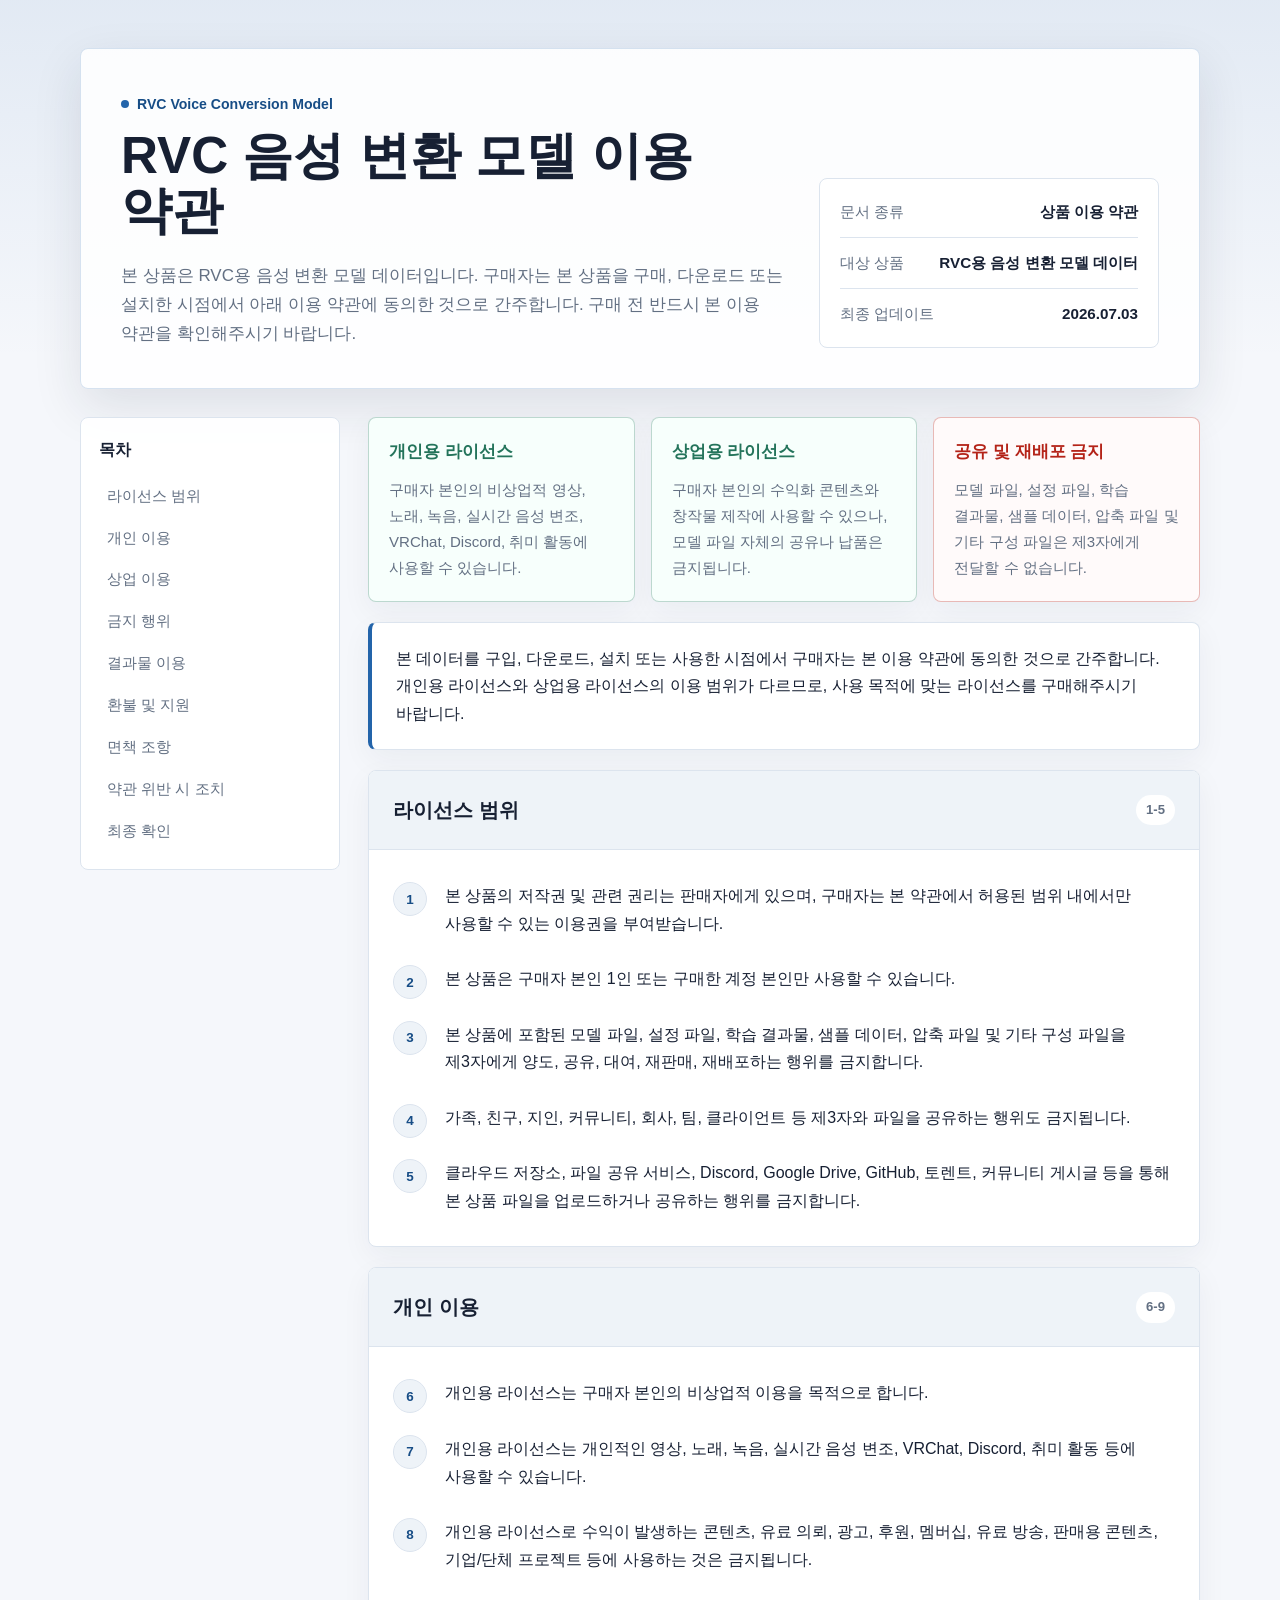
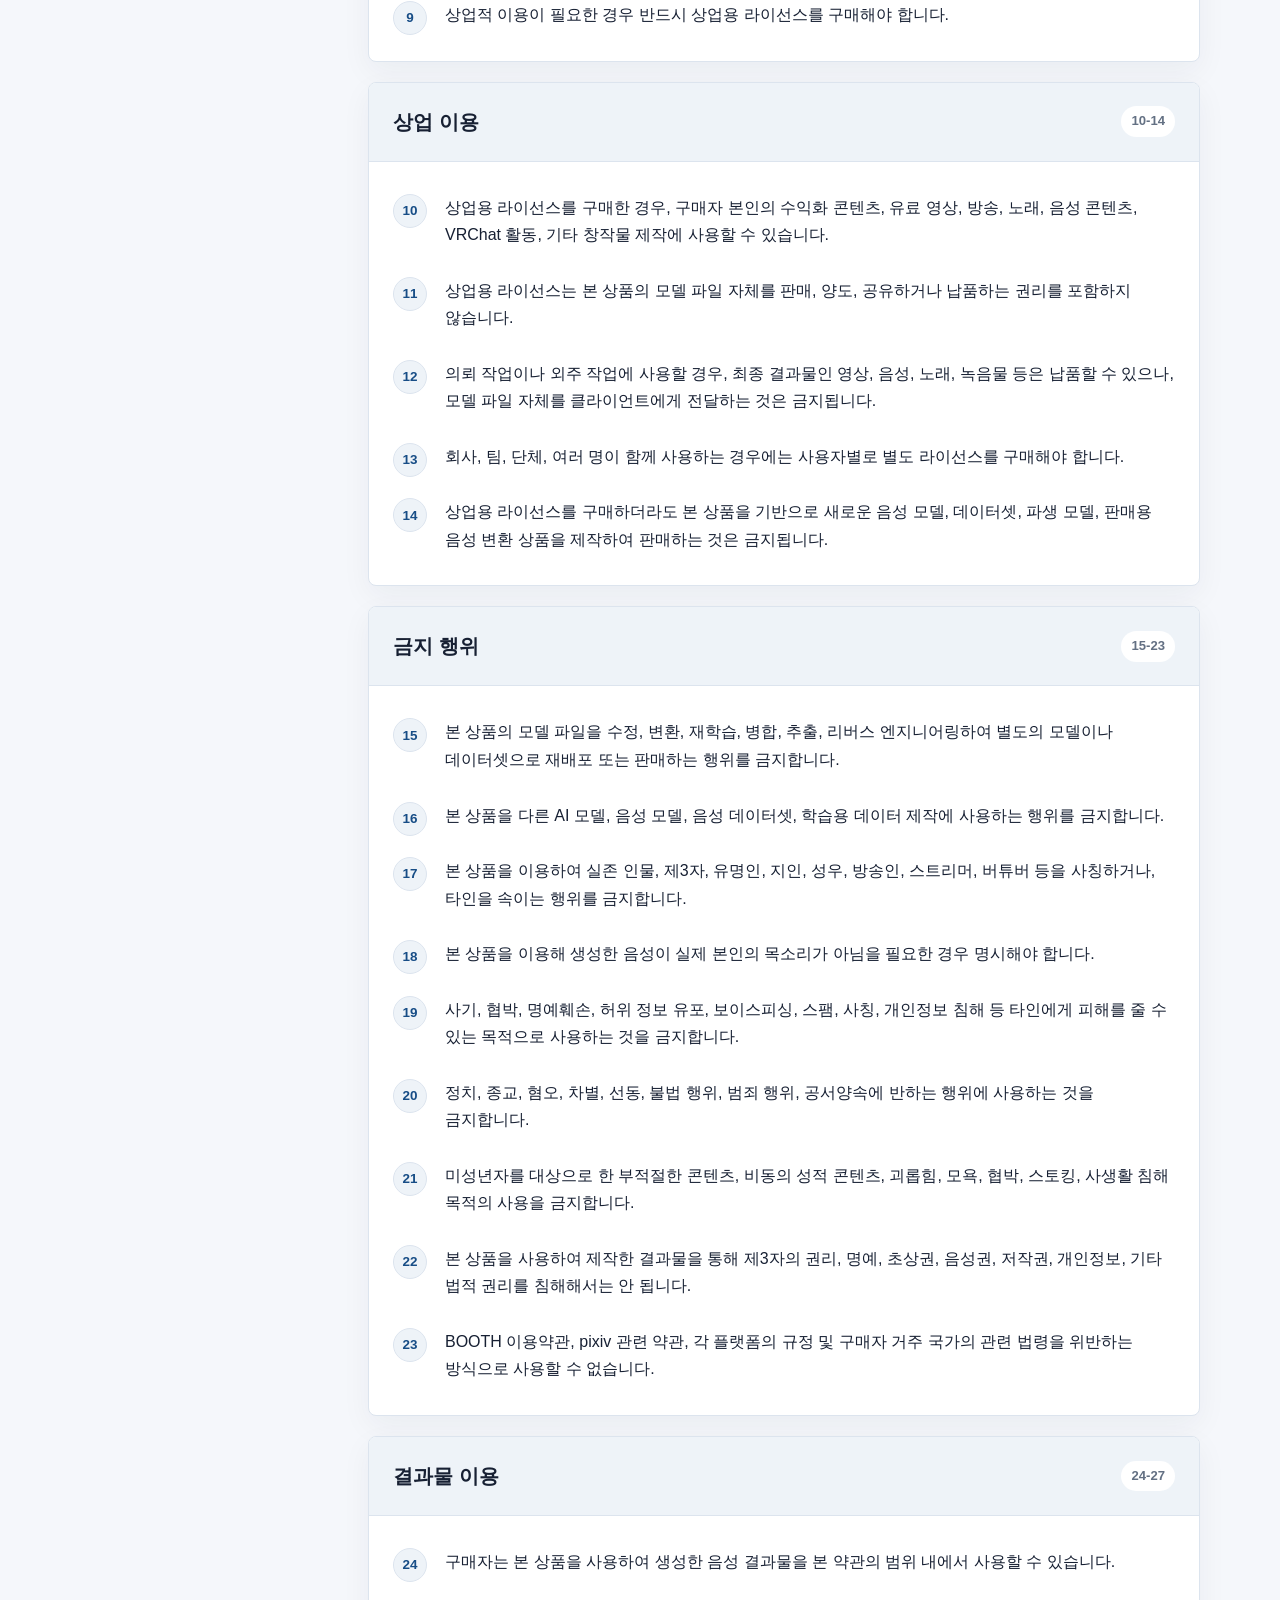
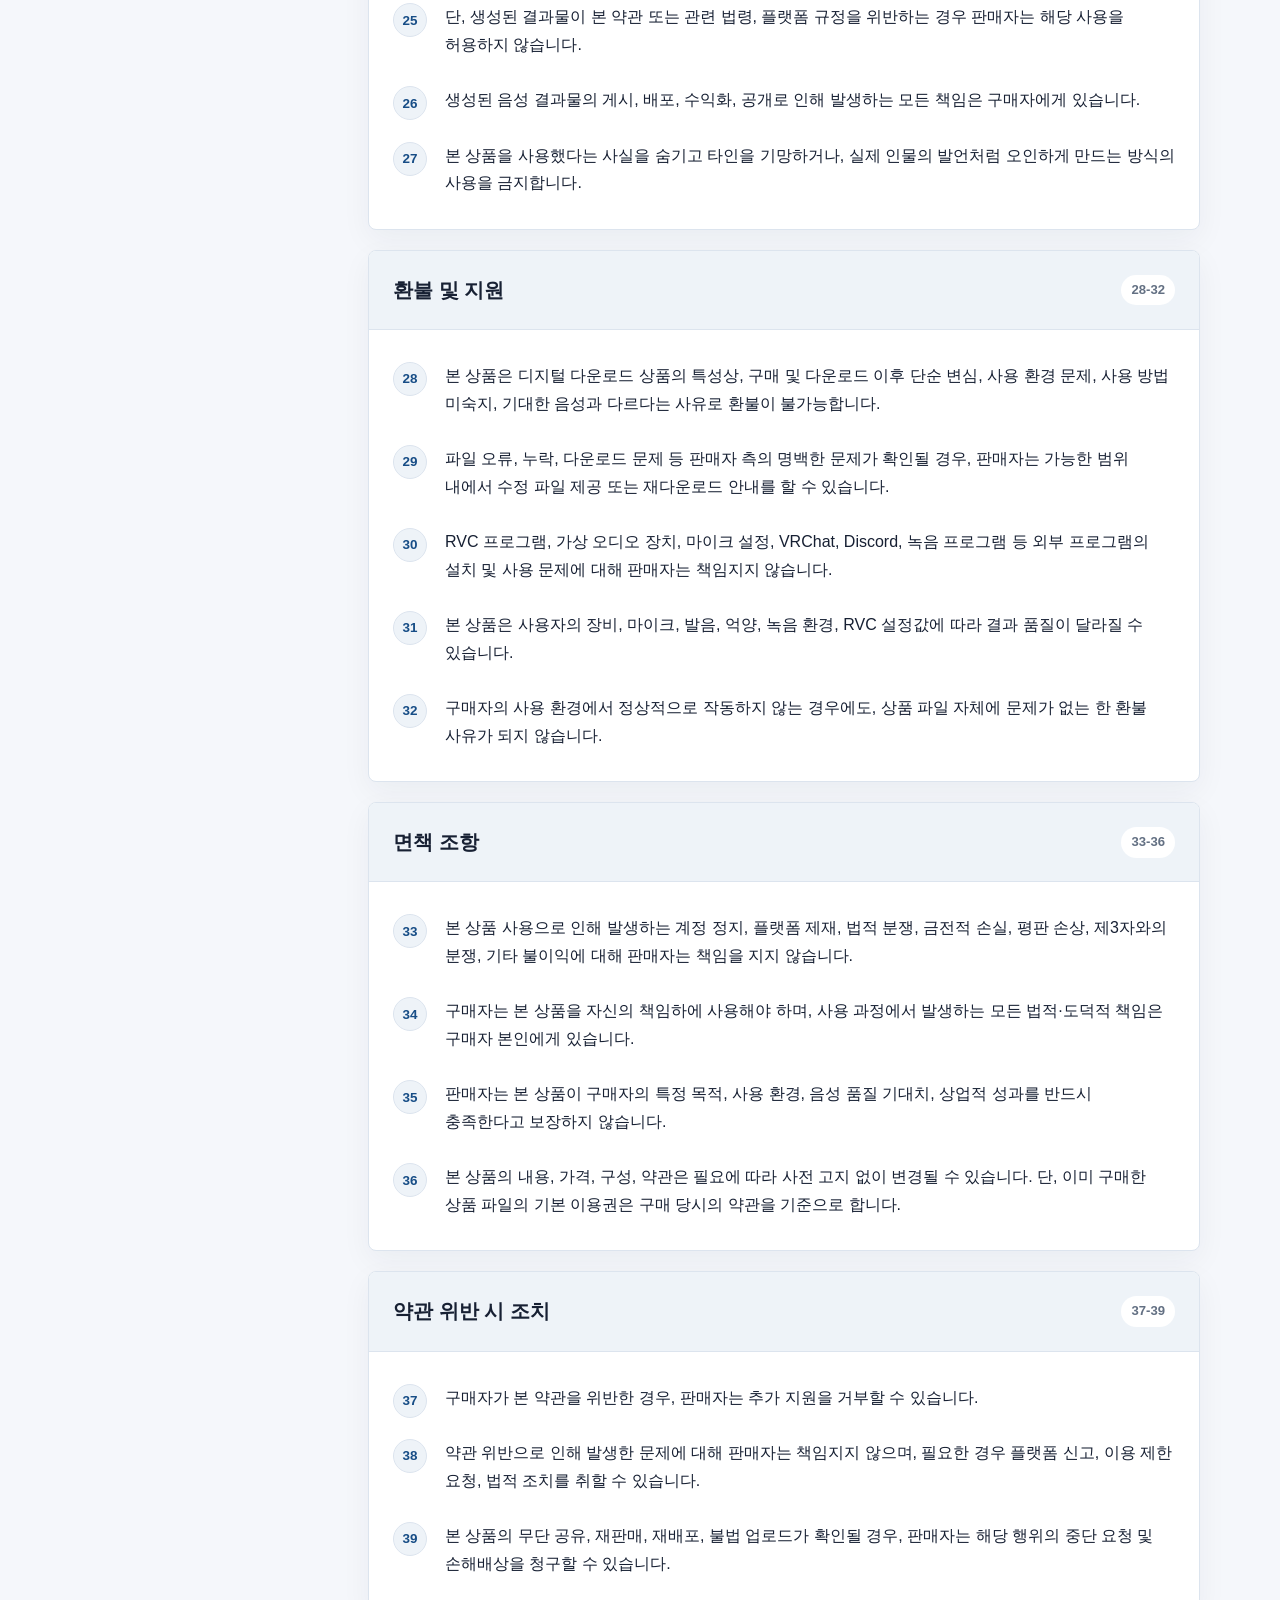
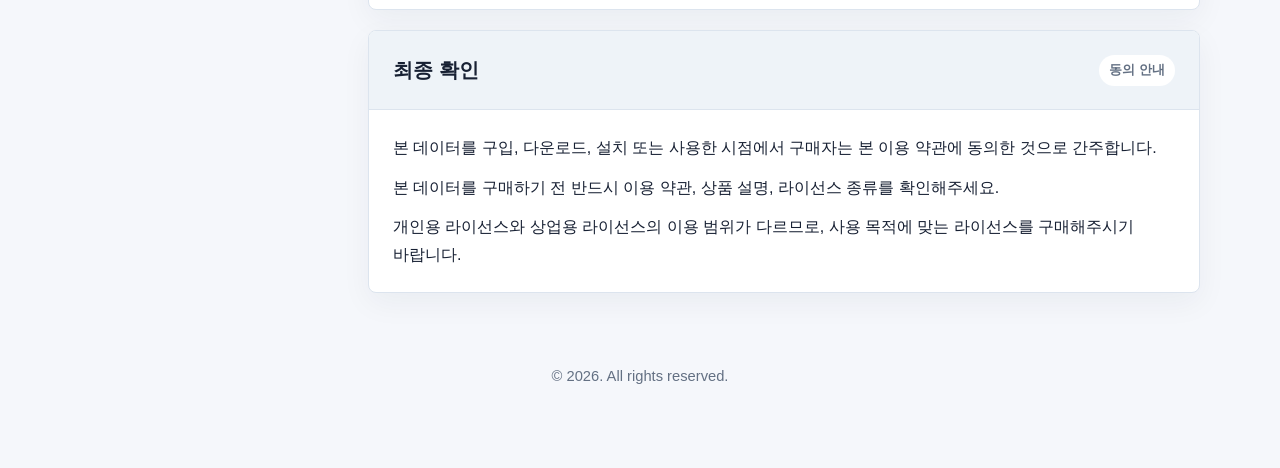
==== index.html @ 8336474a "Create terms page" ====
<!doctype html>
<html lang="ko">
<head>
  <meta charset="utf-8">
  <meta name="viewport" content="width=device-width, initial-scale=1">
  <meta name="description" content="RVC용 음성 변환 모델 데이터 상품 이용 약관 및 라이선스 안내">
  <title>RVC 음성 변환 모델 이용 약관</title>
  <style>
    :root {
      color-scheme: light;
      --bg: #f5f7fb;
      --surface: #ffffff;
      --surface-muted: #eef3f8;
      --text: #172033;
      --muted: #637083;
      --line: #dce4ee;
      --accent: #2364aa;
      --accent-strong: #174d86;
      --danger: #b42318;
      --success: #24745b;
      --shadow: 0 18px 50px rgba(23, 32, 51, 0.11);
      --radius: 8px;
    }

    * {
      box-sizing: border-box;
    }

    html {
      scroll-behavior: smooth;
    }

    body {
      margin: 0;
      min-width: 320px;
      background:
        linear-gradient(180deg, rgba(35, 100, 170, 0.09), rgba(245, 247, 251, 0) 360px),
        var(--bg);
      color: var(--text);
      font-family: -apple-system, BlinkMacSystemFont, "Segoe UI", "Noto Sans KR", "Apple SD Gothic Neo", sans-serif;
      line-height: 1.72;
      word-break: keep-all;
    }

    a {
      color: inherit;
    }

    .skip-link {
      position: absolute;
      left: 16px;
      top: -48px;
      z-index: 20;
      padding: 10px 14px;
      border-radius: var(--radius);
      background: var(--text);
      color: #fff;
      text-decoration: none;
      transition: top 0.2s ease;
    }

    .skip-link:focus {
      top: 16px;
    }

    .page {
      width: min(1120px, calc(100% - 32px));
      margin: 0 auto;
      padding: 48px 0 64px;
    }

    .hero {
      display: grid;
      grid-template-columns: minmax(0, 1fr) 340px;
      gap: 28px;
      align-items: end;
      padding: 40px;
      border: 1px solid rgba(35, 100, 170, 0.18);
      border-radius: var(--radius);
      background: rgba(255, 255, 255, 0.86);
      box-shadow: var(--shadow);
    }

    .eyebrow {
      display: inline-flex;
      align-items: center;
      gap: 8px;
      margin: 0 0 12px;
      color: var(--accent-strong);
      font-size: 0.88rem;
      font-weight: 700;
      letter-spacing: 0;
    }

    .eyebrow::before {
      content: "";
      width: 8px;
      height: 8px;
      border-radius: 999px;
      background: var(--accent);
    }

    h1 {
      max-width: 760px;
      margin: 0;
      font-size: clamp(2.1rem, 4vw, 4.25rem);
      line-height: 1.08;
      letter-spacing: 0;
    }

    .lead {
      max-width: 720px;
      margin: 22px 0 0;
      color: var(--muted);
      font-size: 1.06rem;
    }

    .meta-panel {
      display: grid;
      gap: 12px;
      padding: 20px;
      border: 1px solid var(--line);
      border-radius: var(--radius);
      background: var(--surface);
    }

    .meta-item {
      display: flex;
      justify-content: space-between;
      gap: 18px;
      padding-bottom: 12px;
      border-bottom: 1px solid var(--line);
      font-size: 0.95rem;
    }

    .meta-item:last-child {
      padding-bottom: 0;
      border-bottom: 0;
    }

    .meta-label {
      color: var(--muted);
    }

    .meta-value {
      font-weight: 700;
      text-align: right;
    }

    .layout {
      display: grid;
      grid-template-columns: 260px minmax(0, 1fr);
      gap: 28px;
      align-items: start;
      margin-top: 28px;
    }

    .toc {
      position: sticky;
      top: 18px;
      padding: 18px;
      border: 1px solid var(--line);
      border-radius: var(--radius);
      background: rgba(255, 255, 255, 0.92);
    }

    .toc-title {
      margin: 0 0 12px;
      font-weight: 800;
    }

    .toc nav {
      display: grid;
      gap: 2px;
    }

    .toc a {
      display: block;
      padding: 7px 8px;
      border-radius: 6px;
      color: var(--muted);
      font-size: 0.94rem;
      text-decoration: none;
    }

    .toc a:hover,
    .toc a:focus {
      background: var(--surface-muted);
      color: var(--accent-strong);
      outline: none;
    }

    .content {
      display: grid;
      gap: 20px;
    }

    .summary-grid {
      display: grid;
      grid-template-columns: repeat(3, minmax(0, 1fr));
      gap: 16px;
    }

    .summary-card,
    .terms-section,
    .notice {
      border: 1px solid var(--line);
      border-radius: var(--radius);
      background: var(--surface);
      box-shadow: 0 10px 30px rgba(23, 32, 51, 0.05);
    }

    .summary-card {
      padding: 20px;
    }

    .summary-card h2 {
      margin: 0 0 10px;
      font-size: 1.05rem;
      letter-spacing: 0;
    }

    .summary-card p {
      margin: 0;
      color: var(--muted);
      font-size: 0.94rem;
    }

    .summary-card.warning {
      border-color: rgba(180, 35, 24, 0.3);
      background: #fffafa;
    }

    .summary-card.warning h2 {
      color: var(--danger);
    }

    .summary-card.allowed {
      border-color: rgba(36, 116, 91, 0.28);
      background: #f7fffc;
    }

    .summary-card.allowed h2 {
      color: var(--success);
    }

    .notice {
      padding: 22px 24px;
      border-left: 4px solid var(--accent);
    }

    .notice p {
      margin: 0;
    }

    .terms-section {
      scroll-margin-top: 24px;
      overflow: hidden;
    }

    .section-heading {
      display: flex;
      align-items: center;
      justify-content: space-between;
      gap: 16px;
      padding: 22px 24px;
      border-bottom: 1px solid var(--line);
      background: var(--surface-muted);
    }

    .section-heading h2 {
      margin: 0;
      font-size: 1.24rem;
      letter-spacing: 0;
    }

    .section-count {
      flex: 0 0 auto;
      padding: 4px 10px;
      border-radius: 999px;
      background: #fff;
      color: var(--muted);
      font-size: 0.82rem;
      font-weight: 700;
    }

    .section-body {
      padding: 24px;
    }

    .section-body p {
      margin: 0 0 12px;
    }

    .section-body p:last-child {
      margin-bottom: 0;
    }

    .terms-list {
      display: grid;
      gap: 12px;
      margin: 0;
      padding: 0;
      list-style: none;
      counter-reset: terms;
    }

    .terms-list li {
      position: relative;
      min-height: 42px;
      padding: 8px 0 8px 52px;
      counter-increment: terms;
    }

    .terms-list li::before {
      content: counter(terms);
      position: absolute;
      left: 0;
      top: 8px;
      display: grid;
      width: 32px;
      height: 32px;
      place-items: center;
      border: 1px solid var(--line);
      border-radius: 50%;
      background: var(--surface-muted);
      color: var(--accent-strong);
      font-size: 0.84rem;
      font-weight: 800;
      line-height: 1;
    }

    #personal .terms-list {
      counter-reset: terms 5;
    }

    #commercial .terms-list {
      counter-reset: terms 9;
    }

    #prohibited .terms-list {
      counter-reset: terms 14;
    }

    #outputs .terms-list {
      counter-reset: terms 23;
    }

    #refund .terms-list {
      counter-reset: terms 27;
    }

    #disclaimer .terms-list {
      counter-reset: terms 32;
    }

    #violation .terms-list {
      counter-reset: terms 36;
    }

    .footer {
      margin-top: 28px;
      padding: 28px 0 0;
      color: var(--muted);
      font-size: 0.92rem;
      text-align: center;
    }

    @media (max-width: 920px) {
      .hero,
      .layout {
        grid-template-columns: 1fr;
      }

      .hero {
        padding: 30px;
      }

      .toc {
        position: static;
      }

      .toc nav {
        grid-template-columns: repeat(2, minmax(0, 1fr));
      }

      .summary-grid {
        grid-template-columns: 1fr;
      }
    }

    @media (max-width: 560px) {
      body {
        word-break: normal;
      }

      .page {
        width: min(100% - 20px, 1120px);
        padding: 18px 0 40px;
      }

      .hero,
      .section-body,
      .notice {
        padding: 20px;
      }

      .section-heading {
        align-items: flex-start;
        flex-direction: column;
        padding: 18px 20px;
      }

      .toc nav {
        grid-template-columns: 1fr;
      }

      .meta-item {
        align-items: flex-start;
        flex-direction: column;
        gap: 3px;
      }

      .meta-value {
        text-align: left;
      }

      .terms-list li {
        padding-left: 44px;
      }
    }
  </style>
</head>
<body>
  <a class="skip-link" href="#terms">본문으로 이동</a>

  <main class="page" id="top">
    <header class="hero" aria-labelledby="page-title">
      <div>
        <p class="eyebrow">RVC Voice Conversion Model</p>
        <h1 id="page-title">RVC 음성 변환 모델 이용 약관</h1>
        <p class="lead">
          본 상품은 RVC용 음성 변환 모델 데이터입니다. 구매자는 본 상품을 구매,
          다운로드 또는 설치한 시점에서 아래 이용 약관에 동의한 것으로 간주합니다.
          구매 전 반드시 본 이용 약관을 확인해주시기 바랍니다.
        </p>
      </div>

      <aside class="meta-panel" aria-label="약관 기본 정보">
        <div class="meta-item">
          <span class="meta-label">문서 종류</span>
          <span class="meta-value">상품 이용 약관</span>
        </div>
        <div class="meta-item">
          <span class="meta-label">대상 상품</span>
          <span class="meta-value">RVC용 음성 변환 모델 데이터</span>
        </div>
        <div class="meta-item">
          <span class="meta-label">최종 업데이트</span>
          <span class="meta-value">2026.07.03</span>
        </div>
      </aside>
    </header>

    <div class="layout">
      <aside class="toc" aria-label="약관 목차">
        <p class="toc-title">목차</p>
        <nav>
          <a href="#license">라이선스 범위</a>
          <a href="#personal">개인 이용</a>
          <a href="#commercial">상업 이용</a>
          <a href="#prohibited">금지 행위</a>
          <a href="#outputs">결과물 이용</a>
          <a href="#refund">환불 및 지원</a>
          <a href="#disclaimer">면책 조항</a>
          <a href="#violation">약관 위반 시 조치</a>
          <a href="#final">최종 확인</a>
        </nav>
      </aside>

      <div class="content" id="terms">
        <section class="summary-grid" aria-label="주요 안내">
          <article class="summary-card allowed">
            <h2>개인용 라이선스</h2>
            <p>구매자 본인의 비상업적 영상, 노래, 녹음, 실시간 음성 변조, VRChat, Discord, 취미 활동에 사용할 수 있습니다.</p>
          </article>
          <article class="summary-card allowed">
            <h2>상업용 라이선스</h2>
            <p>구매자 본인의 수익화 콘텐츠와 창작물 제작에 사용할 수 있으나, 모델 파일 자체의 공유나 납품은 금지됩니다.</p>
          </article>
          <article class="summary-card warning">
            <h2>공유 및 재배포 금지</h2>
            <p>모델 파일, 설정 파일, 학습 결과물, 샘플 데이터, 압축 파일 및 기타 구성 파일은 제3자에게 전달할 수 없습니다.</p>
          </article>
        </section>

        <section class="notice" aria-label="약관 동의 안내">
          <p>
            본 데이터를 구입, 다운로드, 설치 또는 사용한 시점에서 구매자는 본 이용 약관에 동의한 것으로 간주합니다.
            개인용 라이선스와 상업용 라이선스의 이용 범위가 다르므로, 사용 목적에 맞는 라이선스를 구매해주시기 바랍니다.
          </p>
        </section>

        <section class="terms-section" id="license" aria-labelledby="license-title">
          <div class="section-heading">
            <h2 id="license-title">라이선스 범위</h2>
            <span class="section-count">1-5</span>
          </div>
          <div class="section-body">
            <ol class="terms-list">
              <li>본 상품의 저작권 및 관련 권리는 판매자에게 있으며, 구매자는 본 약관에서 허용된 범위 내에서만 사용할 수 있는 이용권을 부여받습니다.</li>
              <li>본 상품은 구매자 본인 1인 또는 구매한 계정 본인만 사용할 수 있습니다.</li>
              <li>본 상품에 포함된 모델 파일, 설정 파일, 학습 결과물, 샘플 데이터, 압축 파일 및 기타 구성 파일을 제3자에게 양도, 공유, 대여, 재판매, 재배포하는 행위를 금지합니다.</li>
              <li>가족, 친구, 지인, 커뮤니티, 회사, 팀, 클라이언트 등 제3자와 파일을 공유하는 행위도 금지됩니다.</li>
              <li>클라우드 저장소, 파일 공유 서비스, Discord, Google Drive, GitHub, 토렌트, 커뮤니티 게시글 등을 통해 본 상품 파일을 업로드하거나 공유하는 행위를 금지합니다.</li>
            </ol>
          </div>
        </section>

        <section class="terms-section" id="personal" aria-labelledby="personal-title">
          <div class="section-heading">
            <h2 id="personal-title">개인 이용</h2>
            <span class="section-count">6-9</span>
          </div>
          <div class="section-body">
            <ol class="terms-list">
              <li>개인용 라이선스는 구매자 본인의 비상업적 이용을 목적으로 합니다.</li>
              <li>개인용 라이선스는 개인적인 영상, 노래, 녹음, 실시간 음성 변조, VRChat, Discord, 취미 활동 등에 사용할 수 있습니다.</li>
              <li>개인용 라이선스로 수익이 발생하는 콘텐츠, 유료 의뢰, 광고, 후원, 멤버십, 유료 방송, 판매용 콘텐츠, 기업/단체 프로젝트 등에 사용하는 것은 금지됩니다.</li>
              <li>상업적 이용이 필요한 경우 반드시 상업용 라이선스를 구매해야 합니다.</li>
            </ol>
          </div>
        </section>

        <section class="terms-section" id="commercial" aria-labelledby="commercial-title">
          <div class="section-heading">
            <h2 id="commercial-title">상업 이용</h2>
            <span class="section-count">10-14</span>
          </div>
          <div class="section-body">
            <ol class="terms-list">
              <li>상업용 라이선스를 구매한 경우, 구매자 본인의 수익화 콘텐츠, 유료 영상, 방송, 노래, 음성 콘텐츠, VRChat 활동, 기타 창작물 제작에 사용할 수 있습니다.</li>
              <li>상업용 라이선스는 본 상품의 모델 파일 자체를 판매, 양도, 공유하거나 납품하는 권리를 포함하지 않습니다.</li>
              <li>의뢰 작업이나 외주 작업에 사용할 경우, 최종 결과물인 영상, 음성, 노래, 녹음물 등은 납품할 수 있으나, 모델 파일 자체를 클라이언트에게 전달하는 것은 금지됩니다.</li>
              <li>회사, 팀, 단체, 여러 명이 함께 사용하는 경우에는 사용자별로 별도 라이선스를 구매해야 합니다.</li>
              <li>상업용 라이선스를 구매하더라도 본 상품을 기반으로 새로운 음성 모델, 데이터셋, 파생 모델, 판매용 음성 변환 상품을 제작하여 판매하는 것은 금지됩니다.</li>
            </ol>
          </div>
        </section>

        <section class="terms-section" id="prohibited" aria-labelledby="prohibited-title">
          <div class="section-heading">
            <h2 id="prohibited-title">금지 행위</h2>
            <span class="section-count">15-23</span>
          </div>
          <div class="section-body">
            <ol class="terms-list">
              <li>본 상품의 모델 파일을 수정, 변환, 재학습, 병합, 추출, 리버스 엔지니어링하여 별도의 모델이나 데이터셋으로 재배포 또는 판매하는 행위를 금지합니다.</li>
              <li>본 상품을 다른 AI 모델, 음성 모델, 음성 데이터셋, 학습용 데이터 제작에 사용하는 행위를 금지합니다.</li>
              <li>본 상품을 이용하여 실존 인물, 제3자, 유명인, 지인, 성우, 방송인, 스트리머, 버튜버 등을 사칭하거나, 타인을 속이는 행위를 금지합니다.</li>
              <li>본 상품을 이용해 생성한 음성이 실제 본인의 목소리가 아님을 필요한 경우 명시해야 합니다.</li>
              <li>사기, 협박, 명예훼손, 허위 정보 유포, 보이스피싱, 스팸, 사칭, 개인정보 침해 등 타인에게 피해를 줄 수 있는 목적으로 사용하는 것을 금지합니다.</li>
              <li>정치, 종교, 혐오, 차별, 선동, 불법 행위, 범죄 행위, 공서양속에 반하는 행위에 사용하는 것을 금지합니다.</li>
              <li>미성년자를 대상으로 한 부적절한 콘텐츠, 비동의 성적 콘텐츠, 괴롭힘, 모욕, 협박, 스토킹, 사생활 침해 목적의 사용을 금지합니다.</li>
              <li>본 상품을 사용하여 제작한 결과물을 통해 제3자의 권리, 명예, 초상권, 음성권, 저작권, 개인정보, 기타 법적 권리를 침해해서는 안 됩니다.</li>
              <li>BOOTH 이용약관, pixiv 관련 약관, 각 플랫폼의 규정 및 구매자 거주 국가의 관련 법령을 위반하는 방식으로 사용할 수 없습니다.</li>
            </ol>
          </div>
        </section>

        <section class="terms-section" id="outputs" aria-labelledby="outputs-title">
          <div class="section-heading">
            <h2 id="outputs-title">결과물 이용</h2>
            <span class="section-count">24-27</span>
          </div>
          <div class="section-body">
            <ol class="terms-list">
              <li>구매자는 본 상품을 사용하여 생성한 음성 결과물을 본 약관의 범위 내에서 사용할 수 있습니다.</li>
              <li>단, 생성된 결과물이 본 약관 또는 관련 법령, 플랫폼 규정을 위반하는 경우 판매자는 해당 사용을 허용하지 않습니다.</li>
              <li>생성된 음성 결과물의 게시, 배포, 수익화, 공개로 인해 발생하는 모든 책임은 구매자에게 있습니다.</li>
              <li>본 상품을 사용했다는 사실을 숨기고 타인을 기망하거나, 실제 인물의 발언처럼 오인하게 만드는 방식의 사용을 금지합니다.</li>
            </ol>
          </div>
        </section>

        <section class="terms-section" id="refund" aria-labelledby="refund-title">
          <div class="section-heading">
            <h2 id="refund-title">환불 및 지원</h2>
            <span class="section-count">28-32</span>
          </div>
          <div class="section-body">
            <ol class="terms-list">
              <li>본 상품은 디지털 다운로드 상품의 특성상, 구매 및 다운로드 이후 단순 변심, 사용 환경 문제, 사용 방법 미숙지, 기대한 음성과 다르다는 사유로 환불이 불가능합니다.</li>
              <li>파일 오류, 누락, 다운로드 문제 등 판매자 측의 명백한 문제가 확인될 경우, 판매자는 가능한 범위 내에서 수정 파일 제공 또는 재다운로드 안내를 할 수 있습니다.</li>
              <li>RVC 프로그램, 가상 오디오 장치, 마이크 설정, VRChat, Discord, 녹음 프로그램 등 외부 프로그램의 설치 및 사용 문제에 대해 판매자는 책임지지 않습니다.</li>
              <li>본 상품은 사용자의 장비, 마이크, 발음, 억양, 녹음 환경, RVC 설정값에 따라 결과 품질이 달라질 수 있습니다.</li>
              <li>구매자의 사용 환경에서 정상적으로 작동하지 않는 경우에도, 상품 파일 자체에 문제가 없는 한 환불 사유가 되지 않습니다.</li>
            </ol>
          </div>
        </section>

        <section class="terms-section" id="disclaimer" aria-labelledby="disclaimer-title">
          <div class="section-heading">
            <h2 id="disclaimer-title">면책 조항</h2>
            <span class="section-count">33-36</span>
          </div>
          <div class="section-body">
            <ol class="terms-list">
              <li>본 상품 사용으로 인해 발생하는 계정 정지, 플랫폼 제재, 법적 분쟁, 금전적 손실, 평판 손상, 제3자와의 분쟁, 기타 불이익에 대해 판매자는 책임을 지지 않습니다.</li>
              <li>구매자는 본 상품을 자신의 책임하에 사용해야 하며, 사용 과정에서 발생하는 모든 법적·도덕적 책임은 구매자 본인에게 있습니다.</li>
              <li>판매자는 본 상품이 구매자의 특정 목적, 사용 환경, 음성 품질 기대치, 상업적 성과를 반드시 충족한다고 보장하지 않습니다.</li>
              <li>본 상품의 내용, 가격, 구성, 약관은 필요에 따라 사전 고지 없이 변경될 수 있습니다. 단, 이미 구매한 상품 파일의 기본 이용권은 구매 당시의 약관을 기준으로 합니다.</li>
            </ol>
          </div>
        </section>

        <section class="terms-section" id="violation" aria-labelledby="violation-title">
          <div class="section-heading">
            <h2 id="violation-title">약관 위반 시 조치</h2>
            <span class="section-count">37-39</span>
          </div>
          <div class="section-body">
            <ol class="terms-list">
              <li>구매자가 본 약관을 위반한 경우, 판매자는 추가 지원을 거부할 수 있습니다.</li>
              <li>약관 위반으로 인해 발생한 문제에 대해 판매자는 책임지지 않으며, 필요한 경우 플랫폼 신고, 이용 제한 요청, 법적 조치를 취할 수 있습니다.</li>
              <li>본 상품의 무단 공유, 재판매, 재배포, 불법 업로드가 확인될 경우, 판매자는 해당 행위의 중단 요청 및 손해배상을 청구할 수 있습니다.</li>
            </ol>
          </div>
        </section>

        <section class="terms-section" id="final" aria-labelledby="final-title">
          <div class="section-heading">
            <h2 id="final-title">최종 확인</h2>
            <span class="section-count">동의 안내</span>
          </div>
          <div class="section-body">
            <p>본 데이터를 구입, 다운로드, 설치 또는 사용한 시점에서 구매자는 본 이용 약관에 동의한 것으로 간주합니다.</p>
            <p>본 데이터를 구매하기 전 반드시 이용 약관, 상품 설명, 라이선스 종류를 확인해주세요.</p>
            <p>개인용 라이선스와 상업용 라이선스의 이용 범위가 다르므로, 사용 목적에 맞는 라이선스를 구매해주시기 바랍니다.</p>
          </div>
        </section>
      </div>
    </div>

    <footer class="footer">
      <p>© 2026. All rights reserved.</p>
    </footer>
  </main>
</body>
</html>
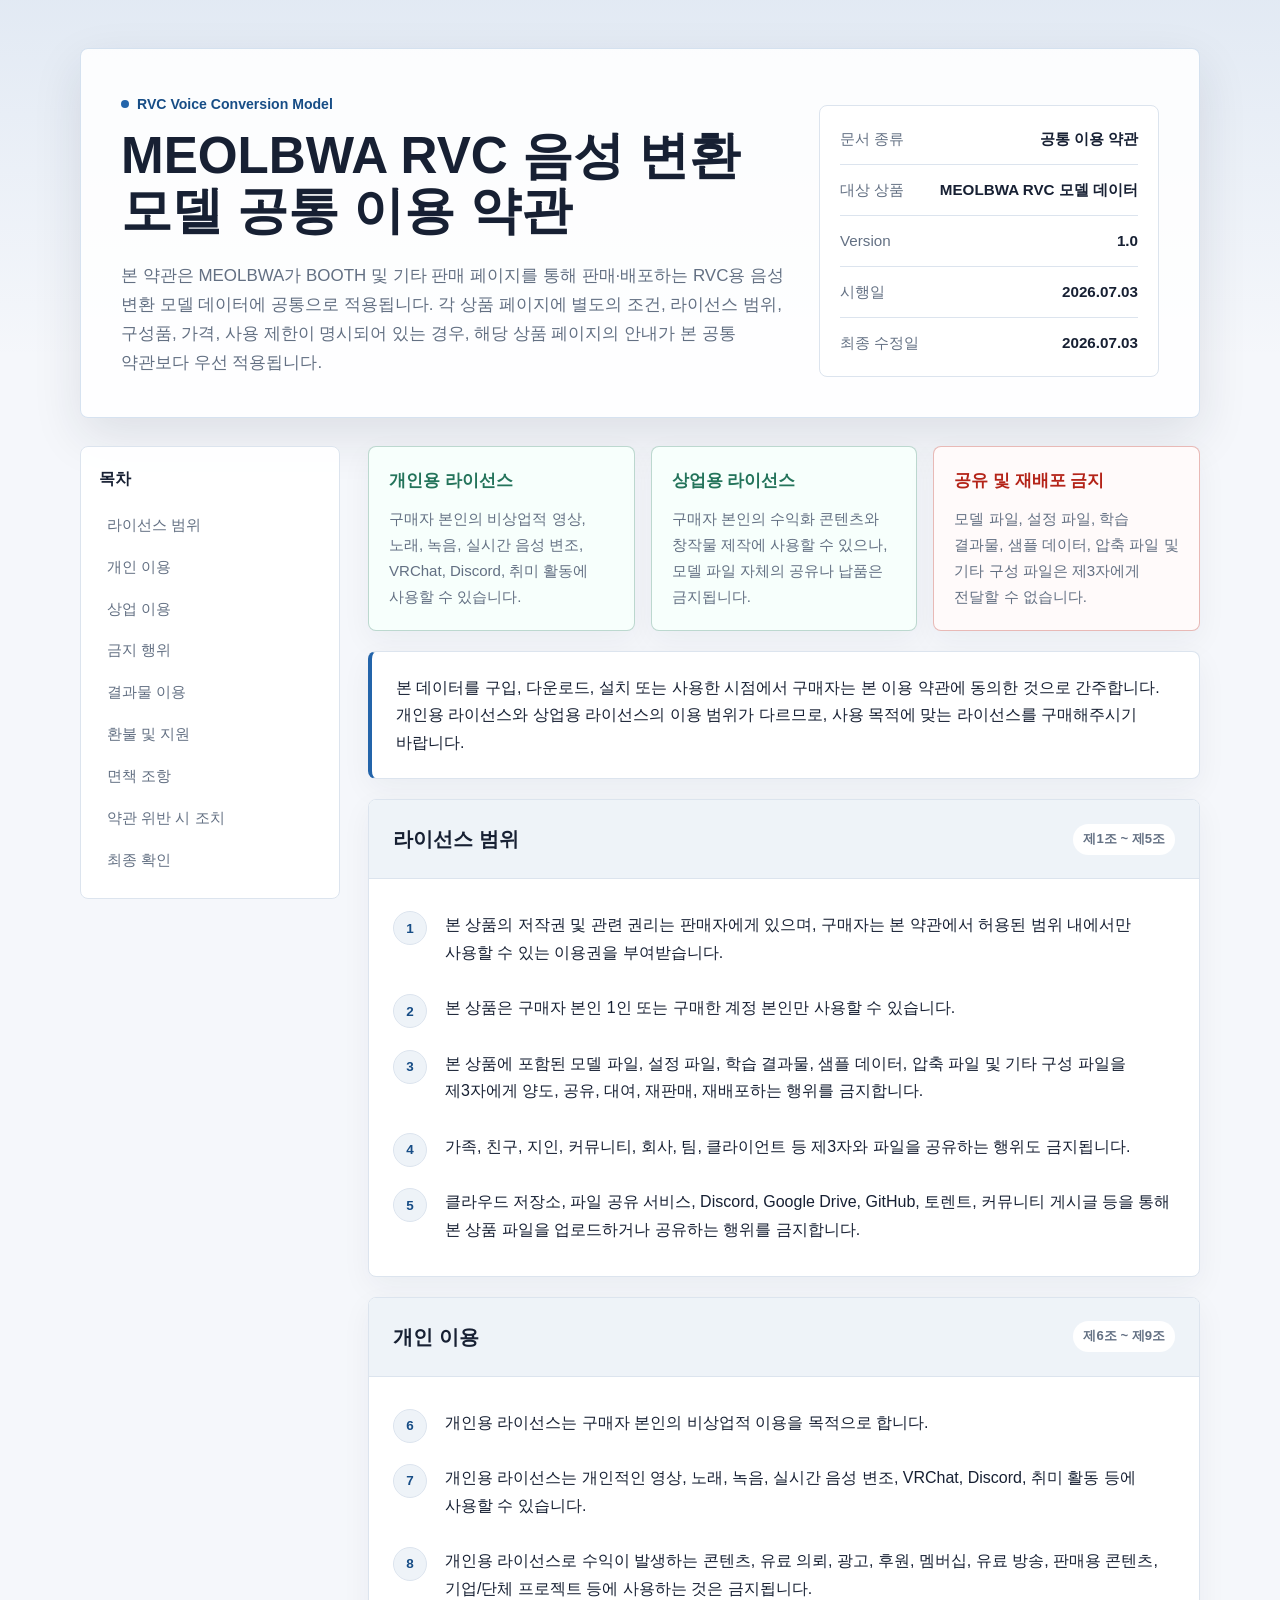
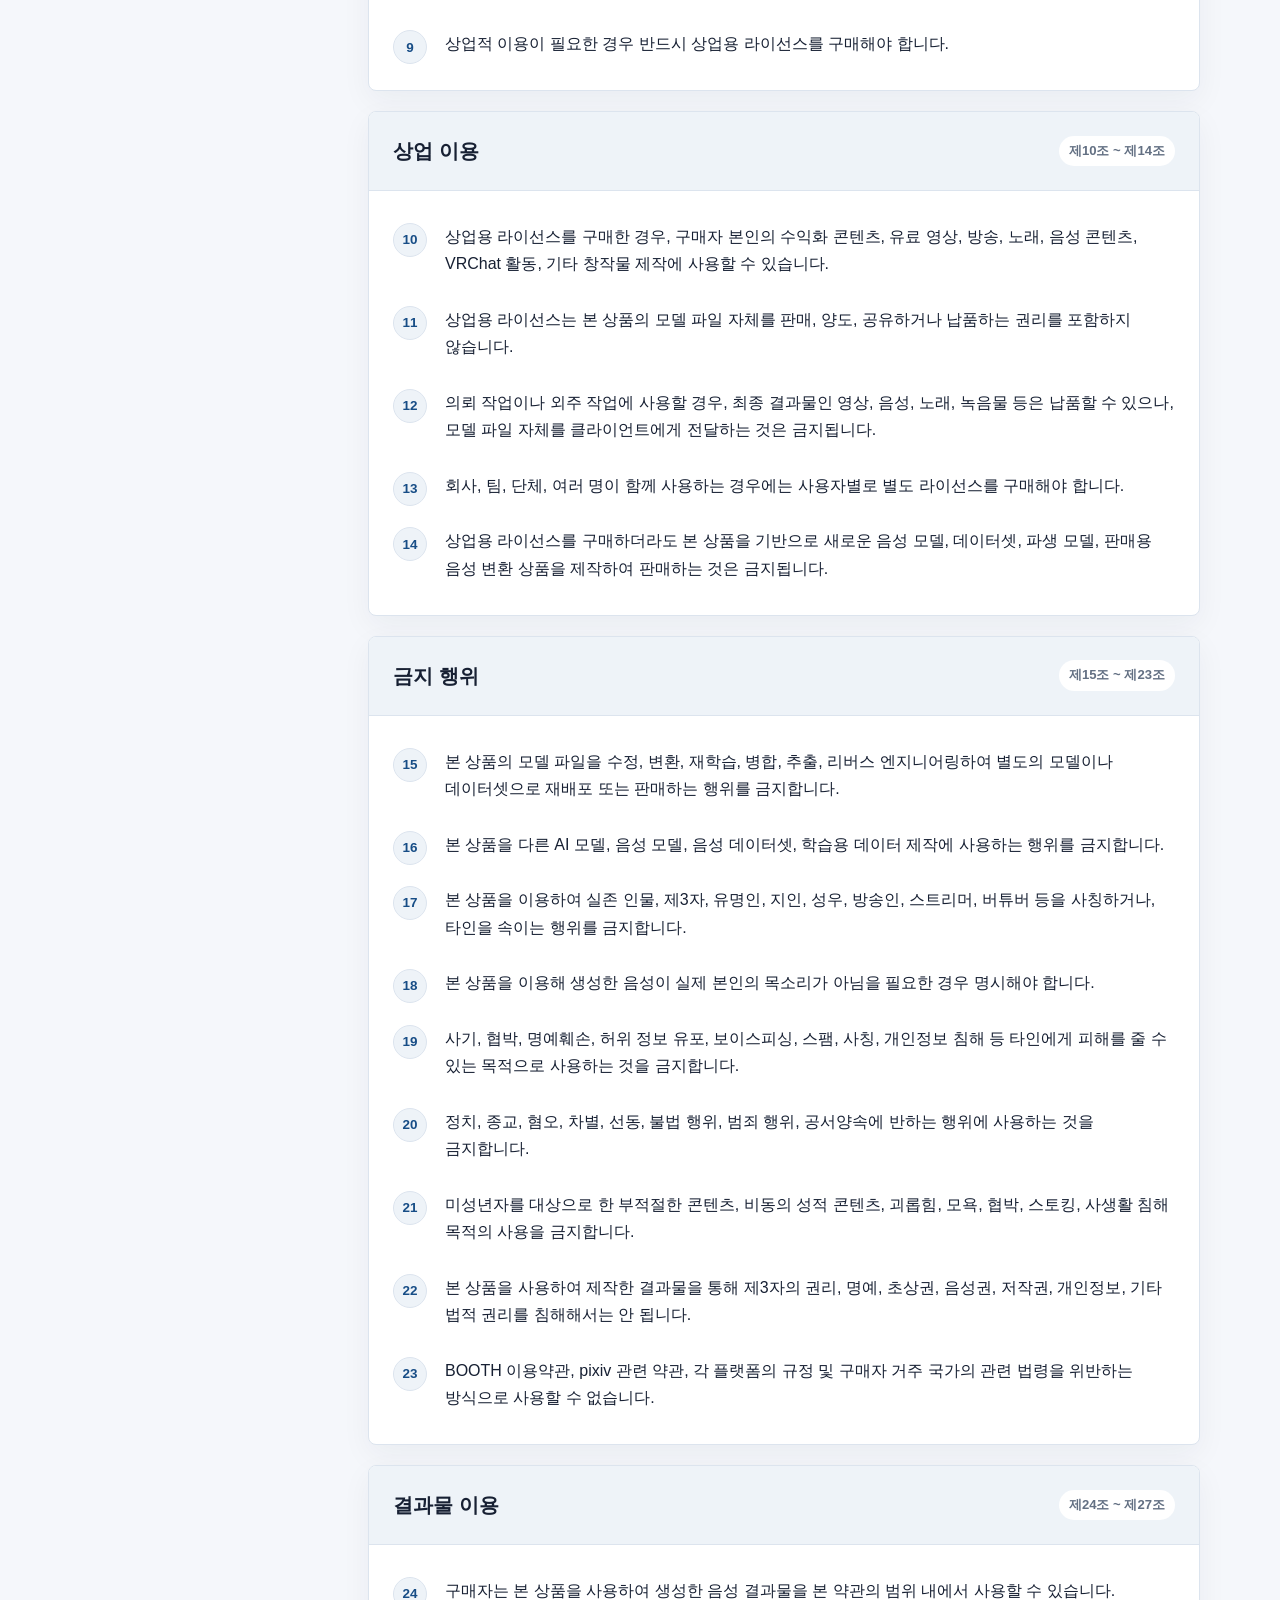
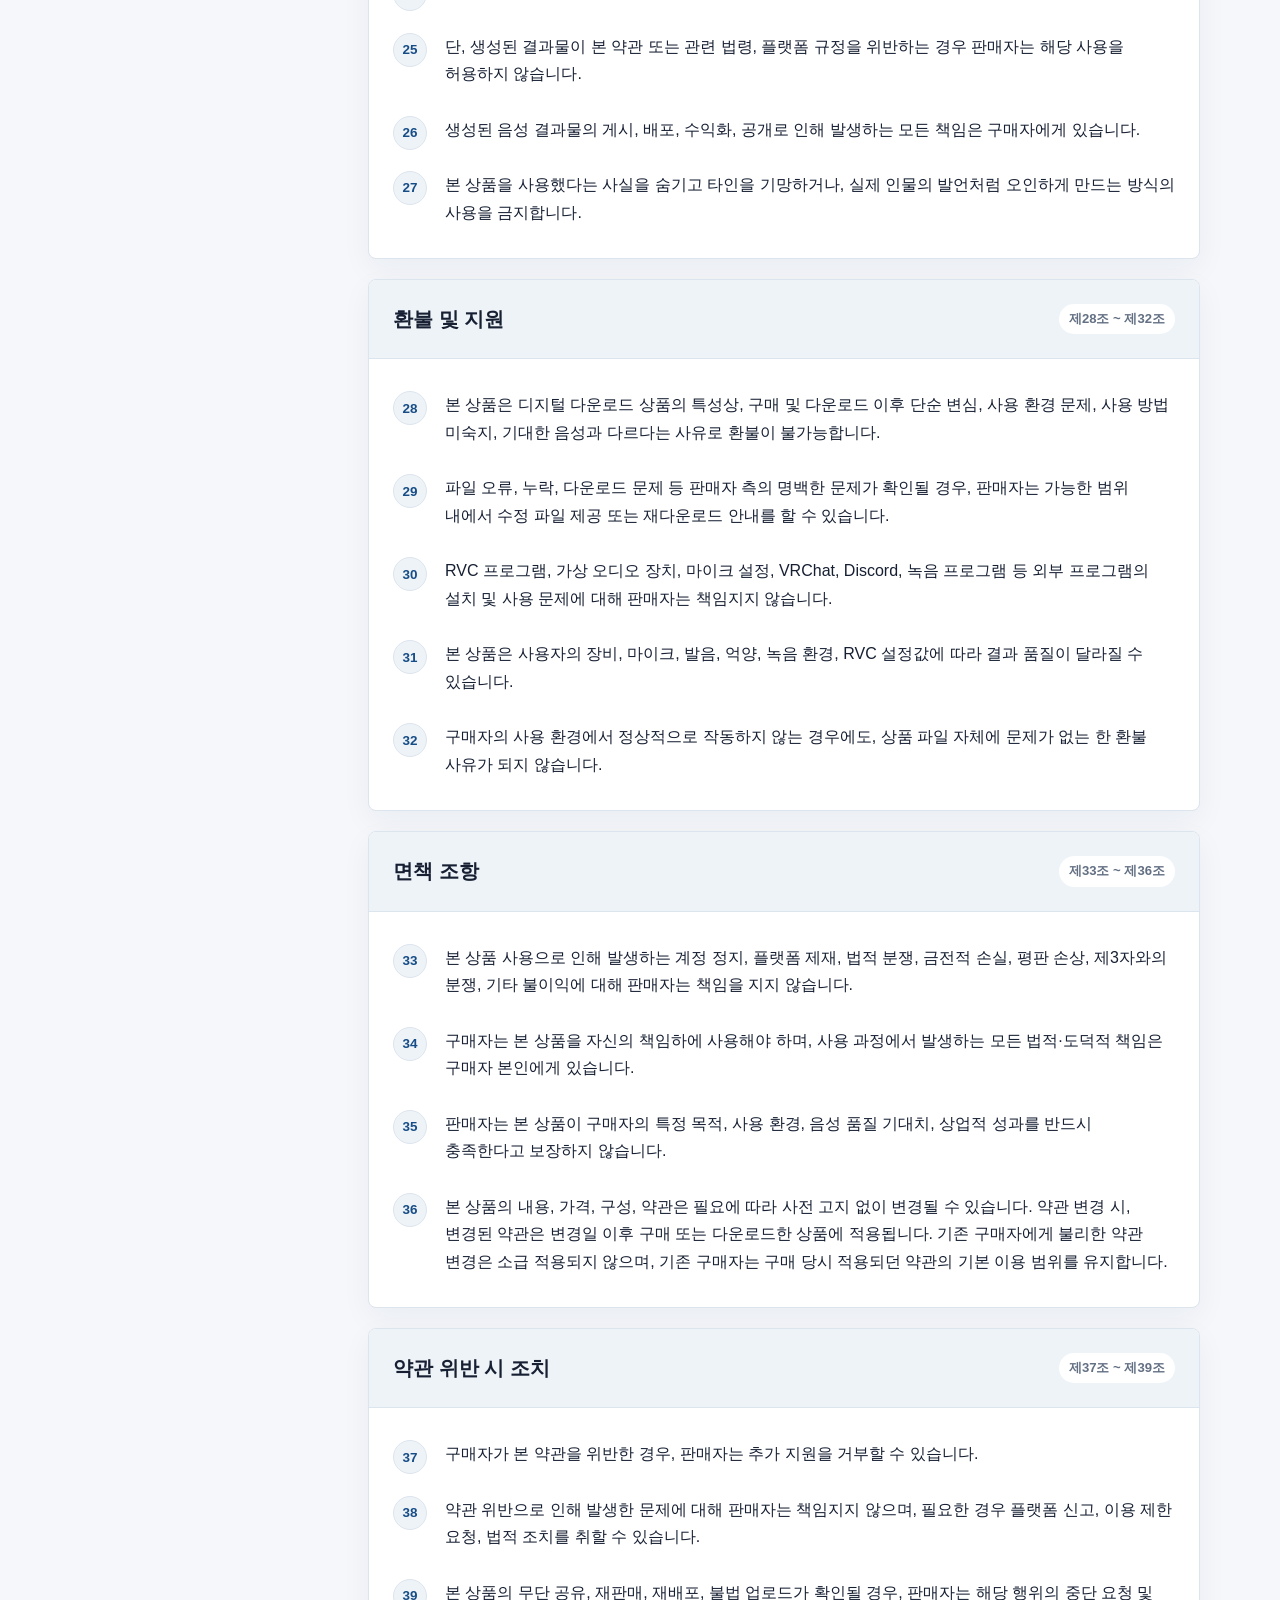
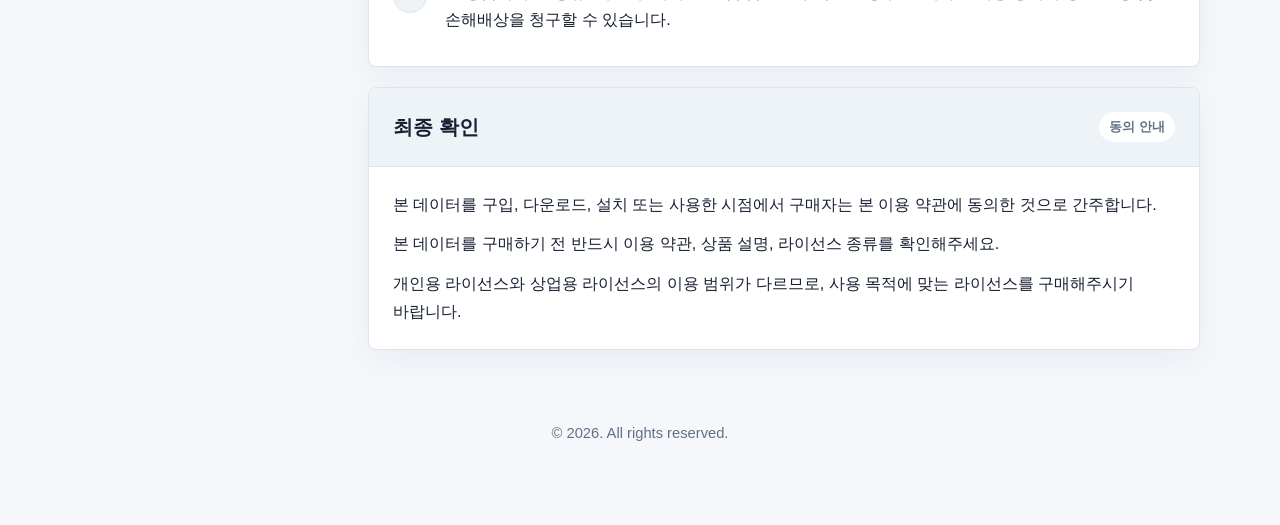
==== commit e9f8e812: "Clarify common terms metadata" ====
--- a/index.html
+++ b/index.html
@@ -3,8 +3,8 @@
 <head>
   <meta charset="utf-8">
   <meta name="viewport" content="width=device-width, initial-scale=1">
-  <meta name="description" content="RVC용 음성 변환 모델 데이터 상품 이용 약관 및 라이선스 안내">
-  <title>RVC 음성 변환 모델 이용 약관</title>
+  <meta name="description" content="MEOLBWA RVC용 음성 변환 모델 데이터 공통 이용 약관 및 라이선스 안내">
+  <title>MEOLBWA RVC 음성 변환 모델 공통 이용 약관</title>
   <style>
     :root {
       color-scheme: light;
@@ -391,7 +391,8 @@
 
     @media (max-width: 560px) {
       body {
-        word-break: normal;
+        overflow-wrap: break-word;
+        word-break: keep-all;
       }
 
       .page {
@@ -438,25 +439,34 @@
     <header class="hero" aria-labelledby="page-title">
       <div>
         <p class="eyebrow">RVC Voice Conversion Model</p>
-        <h1 id="page-title">RVC 음성 변환 모델 이용 약관</h1>
+        <h1 id="page-title">MEOLBWA RVC 음성 변환 모델 공통 이용 약관</h1>
         <p class="lead">
-          본 상품은 RVC용 음성 변환 모델 데이터입니다. 구매자는 본 상품을 구매,
-          다운로드 또는 설치한 시점에서 아래 이용 약관에 동의한 것으로 간주합니다.
-          구매 전 반드시 본 이용 약관을 확인해주시기 바랍니다.
+          본 약관은 MEOLBWA가 BOOTH 및 기타 판매 페이지를 통해 판매·배포하는 RVC용
+          음성 변환 모델 데이터에 공통으로 적용됩니다. 각 상품 페이지에 별도의 조건,
+          라이선스 범위, 구성품, 가격, 사용 제한이 명시되어 있는 경우, 해당 상품 페이지의
+          안내가 본 공통 약관보다 우선 적용됩니다.
         </p>
       </div>
 
       <aside class="meta-panel" aria-label="약관 기본 정보">
         <div class="meta-item">
           <span class="meta-label">문서 종류</span>
-          <span class="meta-value">상품 이용 약관</span>
+          <span class="meta-value">공통 이용 약관</span>
         </div>
         <div class="meta-item">
           <span class="meta-label">대상 상품</span>
-          <span class="meta-value">RVC용 음성 변환 모델 데이터</span>
+          <span class="meta-value">MEOLBWA RVC 모델 데이터</span>
         </div>
         <div class="meta-item">
-          <span class="meta-label">최종 업데이트</span>
+          <span class="meta-label">Version</span>
+          <span class="meta-value">1.0</span>
+        </div>
+        <div class="meta-item">
+          <span class="meta-label">시행일</span>
+          <span class="meta-value">2026.07.03</span>
+        </div>
+        <div class="meta-item">
+          <span class="meta-label">최종 수정일</span>
           <span class="meta-value">2026.07.03</span>
         </div>
       </aside>
@@ -504,7 +514,7 @@
         <section class="terms-section" id="license" aria-labelledby="license-title">
           <div class="section-heading">
             <h2 id="license-title">라이선스 범위</h2>
-            <span class="section-count">1-5</span>
+            <span class="section-count">제1조 ~ 제5조</span>
           </div>
           <div class="section-body">
             <ol class="terms-list">
@@ -520,7 +530,7 @@
         <section class="terms-section" id="personal" aria-labelledby="personal-title">
           <div class="section-heading">
             <h2 id="personal-title">개인 이용</h2>
-            <span class="section-count">6-9</span>
+            <span class="section-count">제6조 ~ 제9조</span>
           </div>
           <div class="section-body">
             <ol class="terms-list">
@@ -535,7 +545,7 @@
         <section class="terms-section" id="commercial" aria-labelledby="commercial-title">
           <div class="section-heading">
             <h2 id="commercial-title">상업 이용</h2>
-            <span class="section-count">10-14</span>
+            <span class="section-count">제10조 ~ 제14조</span>
           </div>
           <div class="section-body">
             <ol class="terms-list">
@@ -551,7 +561,7 @@
         <section class="terms-section" id="prohibited" aria-labelledby="prohibited-title">
           <div class="section-heading">
             <h2 id="prohibited-title">금지 행위</h2>
-            <span class="section-count">15-23</span>
+            <span class="section-count">제15조 ~ 제23조</span>
           </div>
           <div class="section-body">
             <ol class="terms-list">
@@ -571,7 +581,7 @@
         <section class="terms-section" id="outputs" aria-labelledby="outputs-title">
           <div class="section-heading">
             <h2 id="outputs-title">결과물 이용</h2>
-            <span class="section-count">24-27</span>
+            <span class="section-count">제24조 ~ 제27조</span>
           </div>
           <div class="section-body">
             <ol class="terms-list">
@@ -586,7 +596,7 @@
         <section class="terms-section" id="refund" aria-labelledby="refund-title">
           <div class="section-heading">
             <h2 id="refund-title">환불 및 지원</h2>
-            <span class="section-count">28-32</span>
+            <span class="section-count">제28조 ~ 제32조</span>
           </div>
           <div class="section-body">
             <ol class="terms-list">
@@ -602,14 +612,14 @@
         <section class="terms-section" id="disclaimer" aria-labelledby="disclaimer-title">
           <div class="section-heading">
             <h2 id="disclaimer-title">면책 조항</h2>
-            <span class="section-count">33-36</span>
+            <span class="section-count">제33조 ~ 제36조</span>
           </div>
           <div class="section-body">
             <ol class="terms-list">
               <li>본 상품 사용으로 인해 발생하는 계정 정지, 플랫폼 제재, 법적 분쟁, 금전적 손실, 평판 손상, 제3자와의 분쟁, 기타 불이익에 대해 판매자는 책임을 지지 않습니다.</li>
               <li>구매자는 본 상품을 자신의 책임하에 사용해야 하며, 사용 과정에서 발생하는 모든 법적·도덕적 책임은 구매자 본인에게 있습니다.</li>
               <li>판매자는 본 상품이 구매자의 특정 목적, 사용 환경, 음성 품질 기대치, 상업적 성과를 반드시 충족한다고 보장하지 않습니다.</li>
-              <li>본 상품의 내용, 가격, 구성, 약관은 필요에 따라 사전 고지 없이 변경될 수 있습니다. 단, 이미 구매한 상품 파일의 기본 이용권은 구매 당시의 약관을 기준으로 합니다.</li>
+              <li>본 상품의 내용, 가격, 구성, 약관은 필요에 따라 사전 고지 없이 변경될 수 있습니다. 약관 변경 시, 변경된 약관은 변경일 이후 구매 또는 다운로드한 상품에 적용됩니다. 기존 구매자에게 불리한 약관 변경은 소급 적용되지 않으며, 기존 구매자는 구매 당시 적용되던 약관의 기본 이용 범위를 유지합니다.</li>
             </ol>
           </div>
         </section>
@@ -617,7 +627,7 @@
         <section class="terms-section" id="violation" aria-labelledby="violation-title">
           <div class="section-heading">
             <h2 id="violation-title">약관 위반 시 조치</h2>
-            <span class="section-count">37-39</span>
+            <span class="section-count">제37조 ~ 제39조</span>
           </div>
           <div class="section-body">
             <ol class="terms-list">
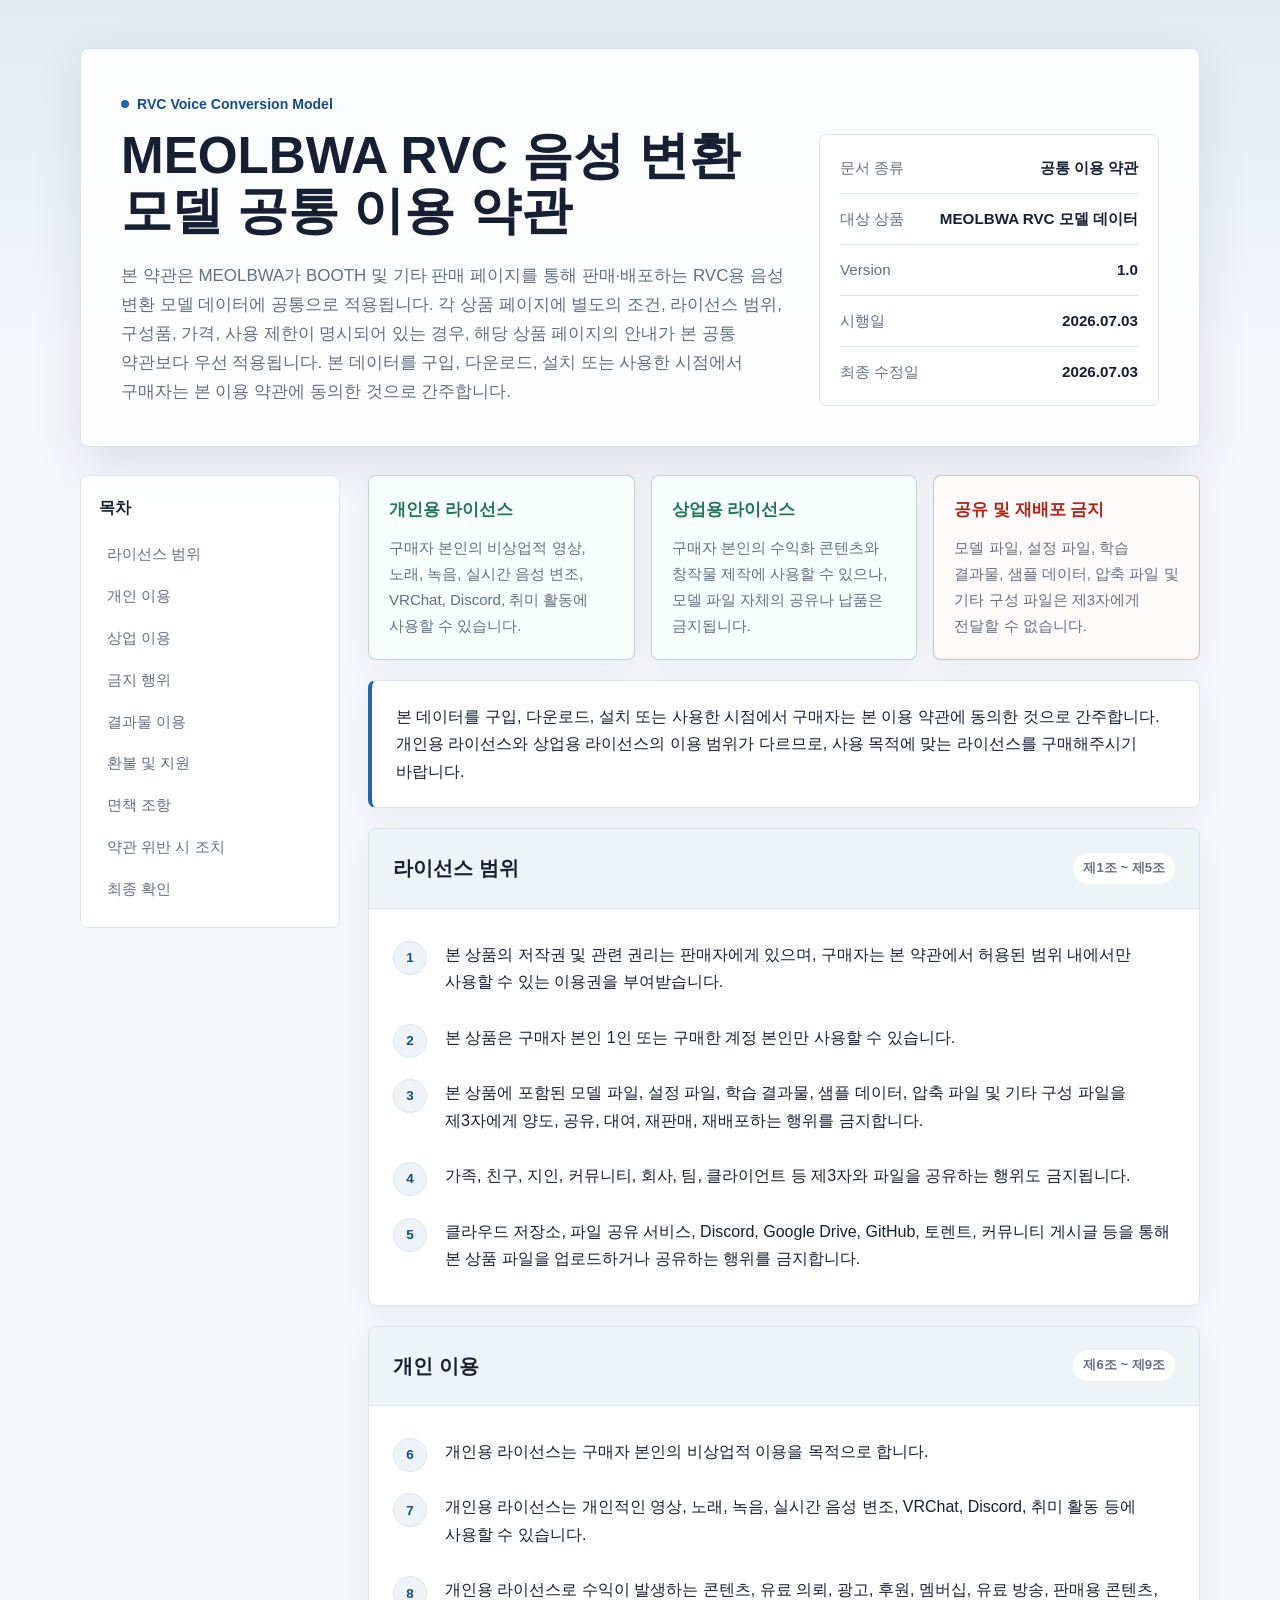
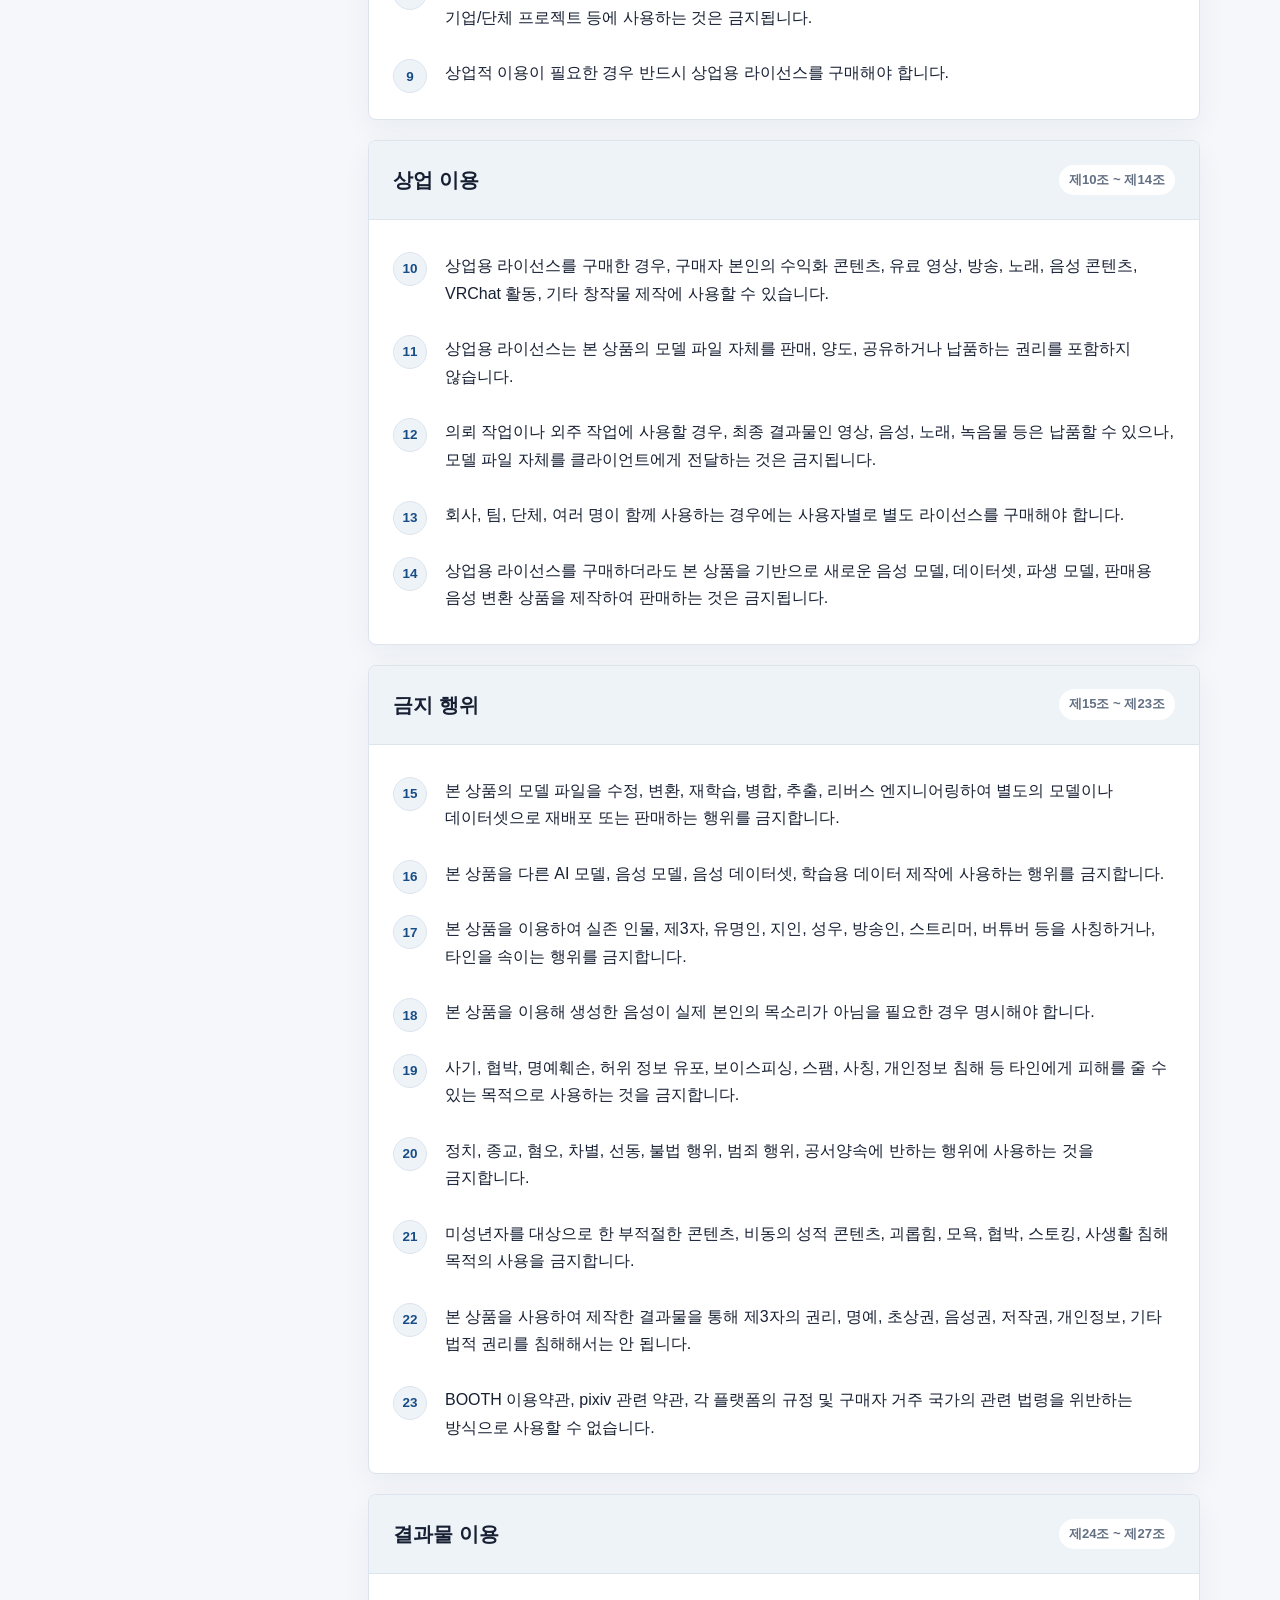
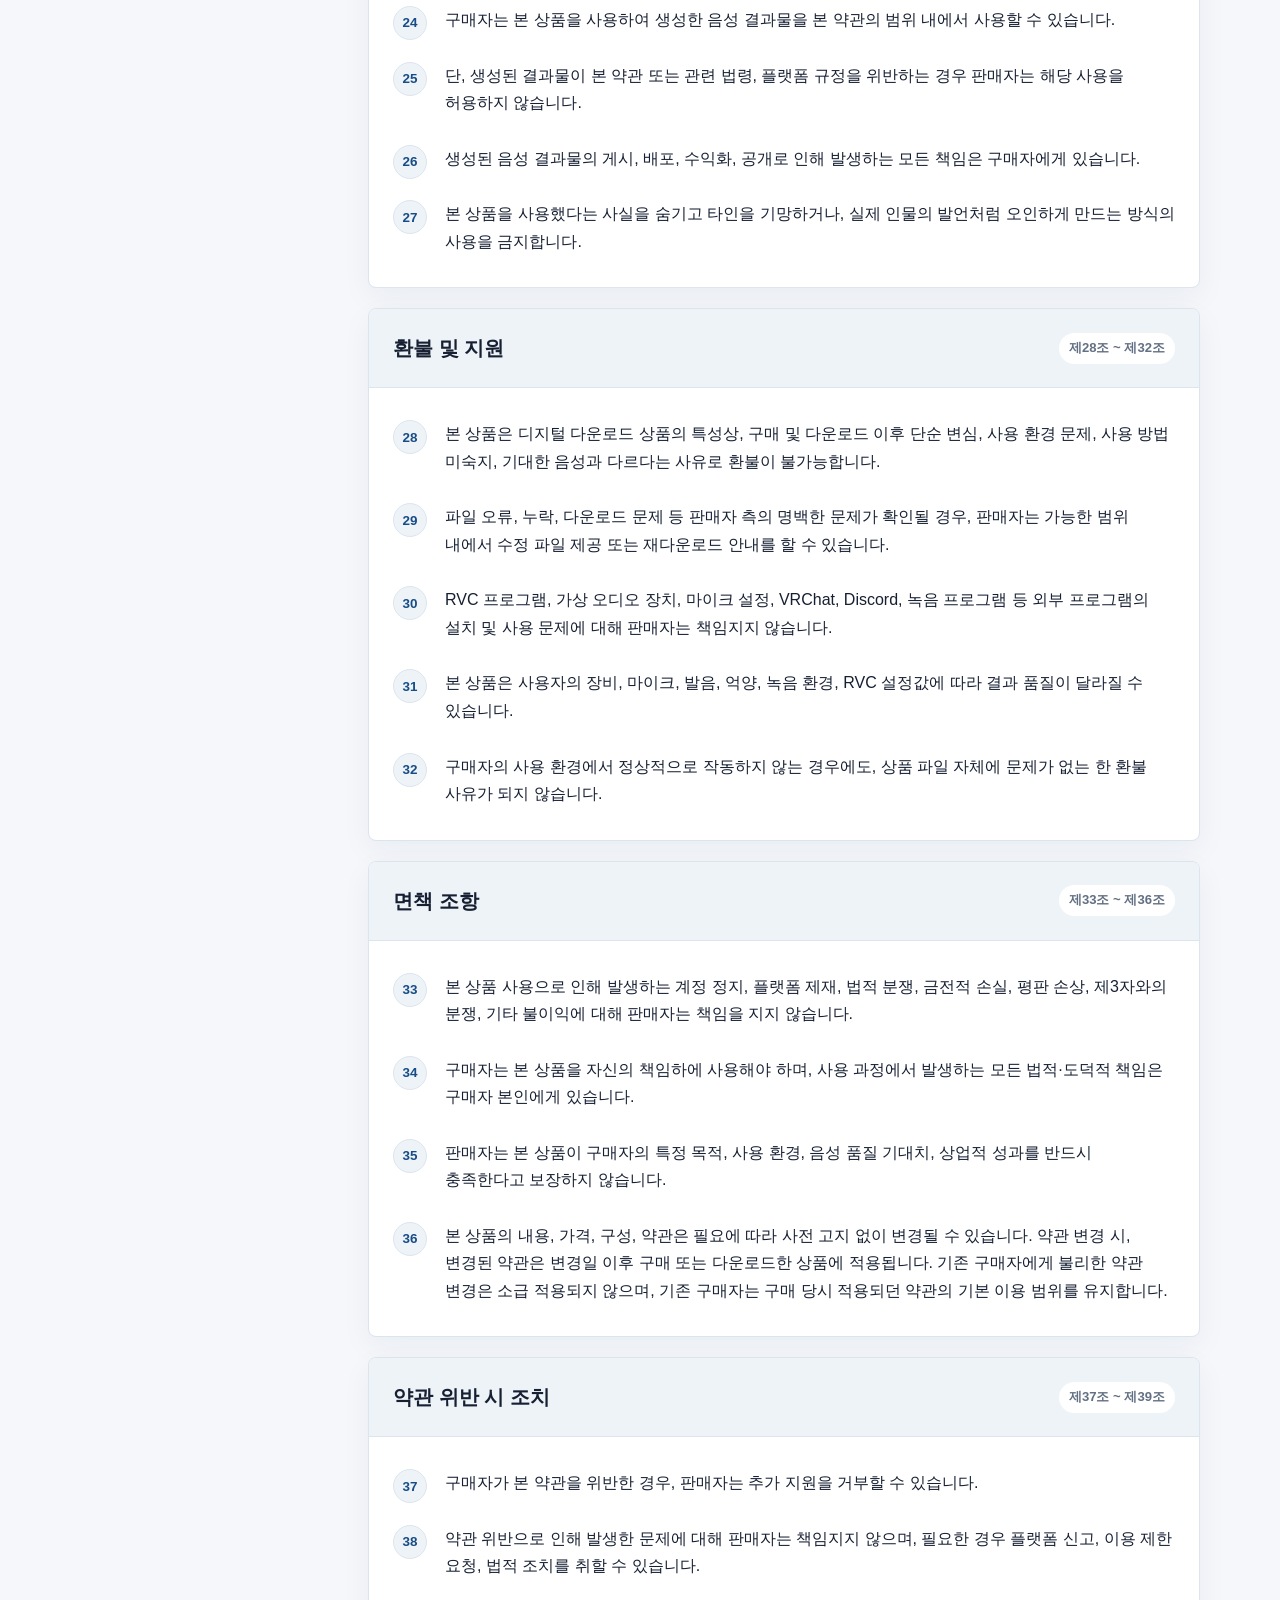
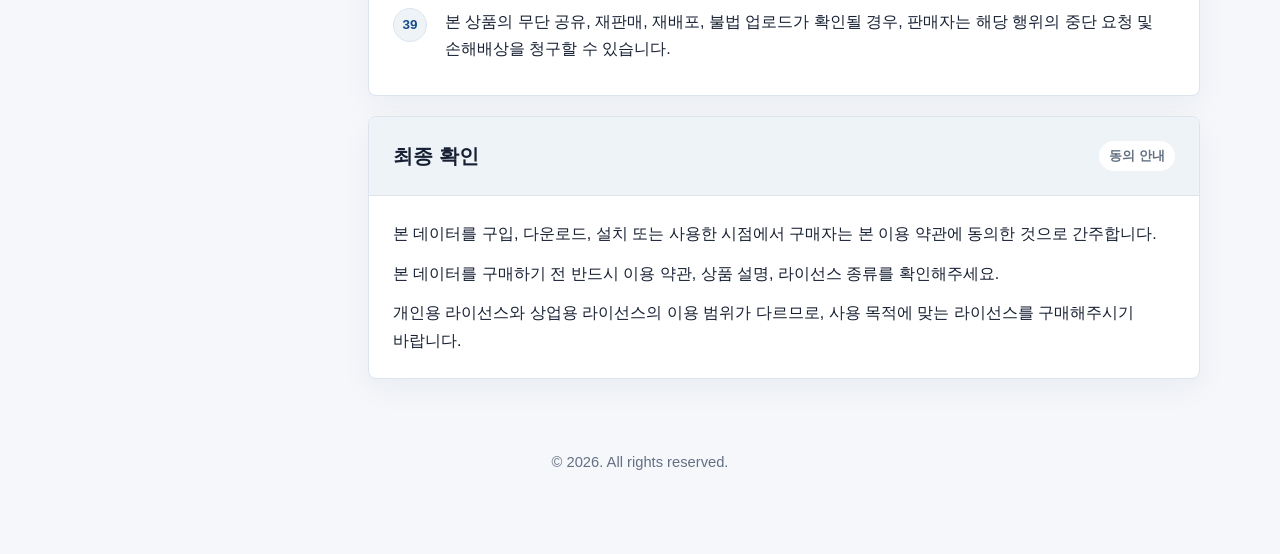
==== commit a3264577: "Align consent timing wording" ====
--- a/index.html
+++ b/index.html
@@ -444,7 +444,8 @@
           본 약관은 MEOLBWA가 BOOTH 및 기타 판매 페이지를 통해 판매·배포하는 RVC용
           음성 변환 모델 데이터에 공통으로 적용됩니다. 각 상품 페이지에 별도의 조건,
           라이선스 범위, 구성품, 가격, 사용 제한이 명시되어 있는 경우, 해당 상품 페이지의
-          안내가 본 공통 약관보다 우선 적용됩니다.
+          안내가 본 공통 약관보다 우선 적용됩니다. 본 데이터를 구입, 다운로드, 설치 또는
+          사용한 시점에서 구매자는 본 이용 약관에 동의한 것으로 간주합니다.
         </p>
       </div>
 
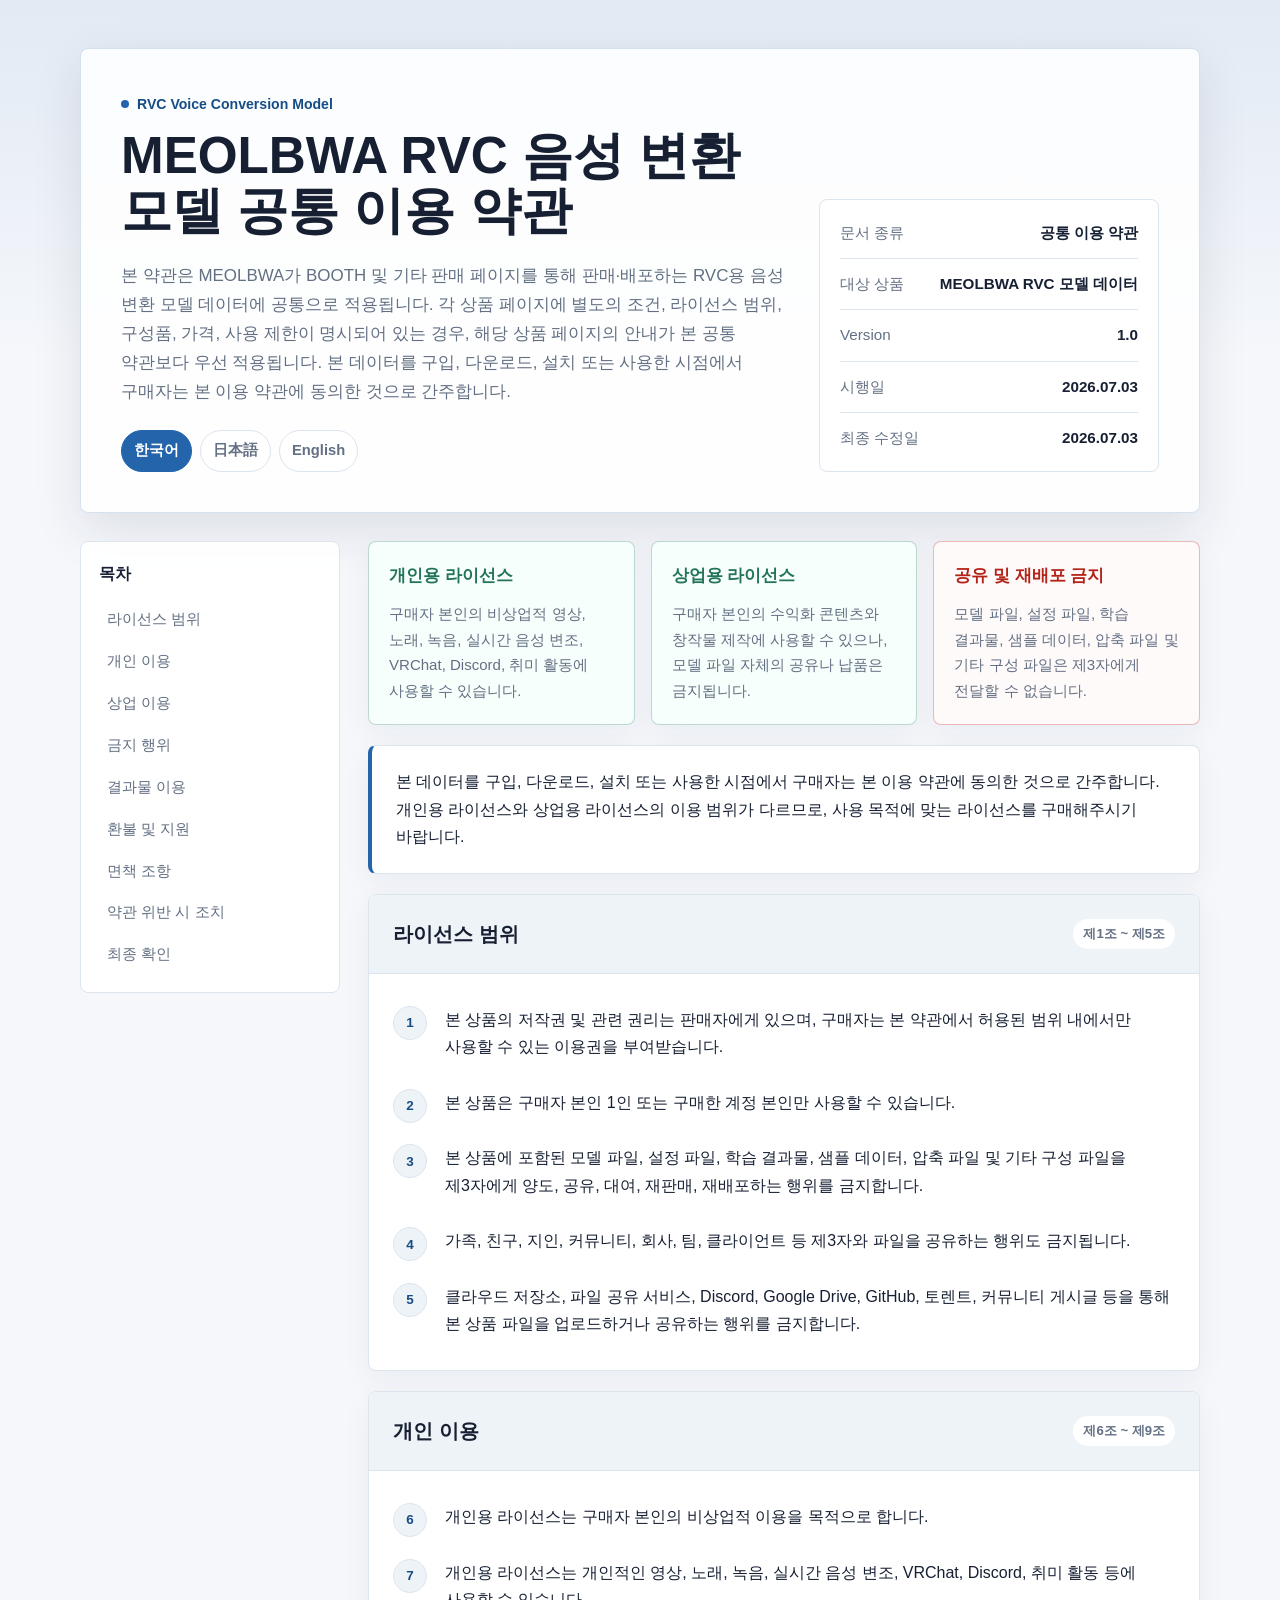
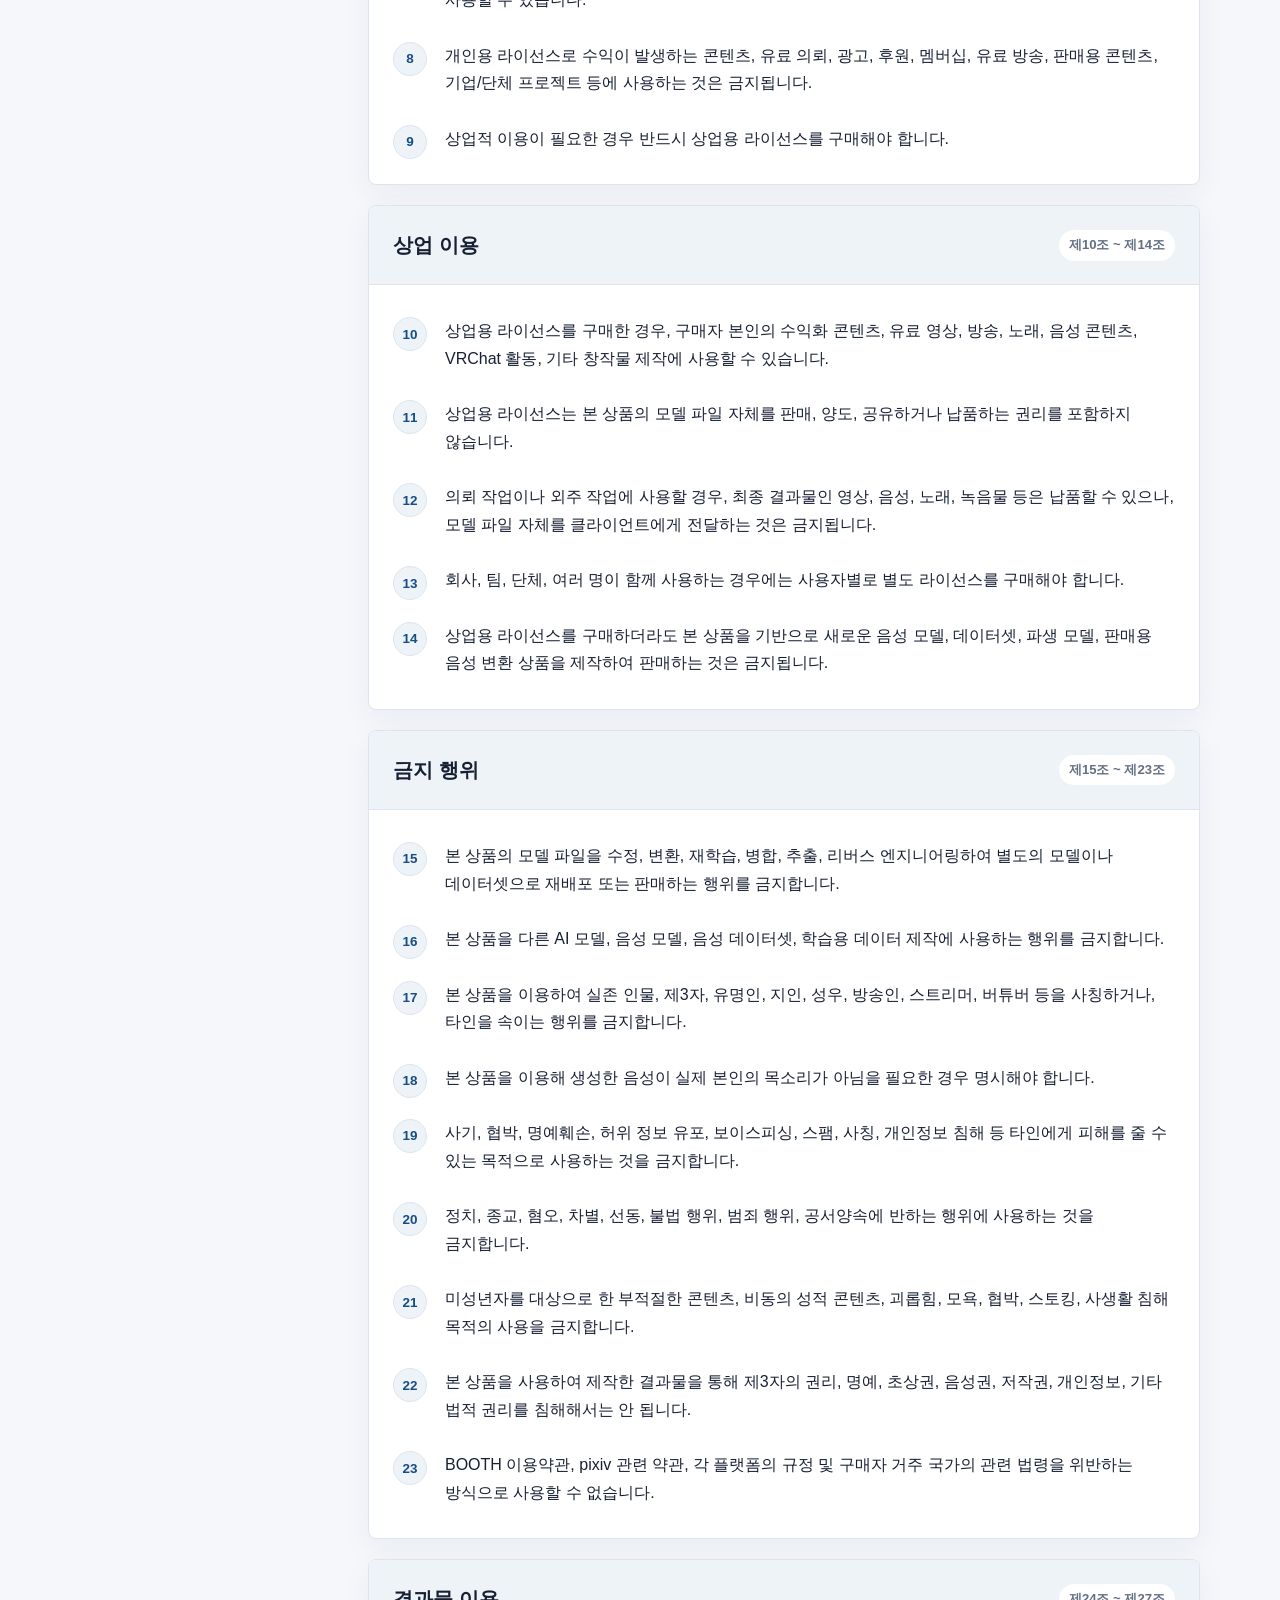
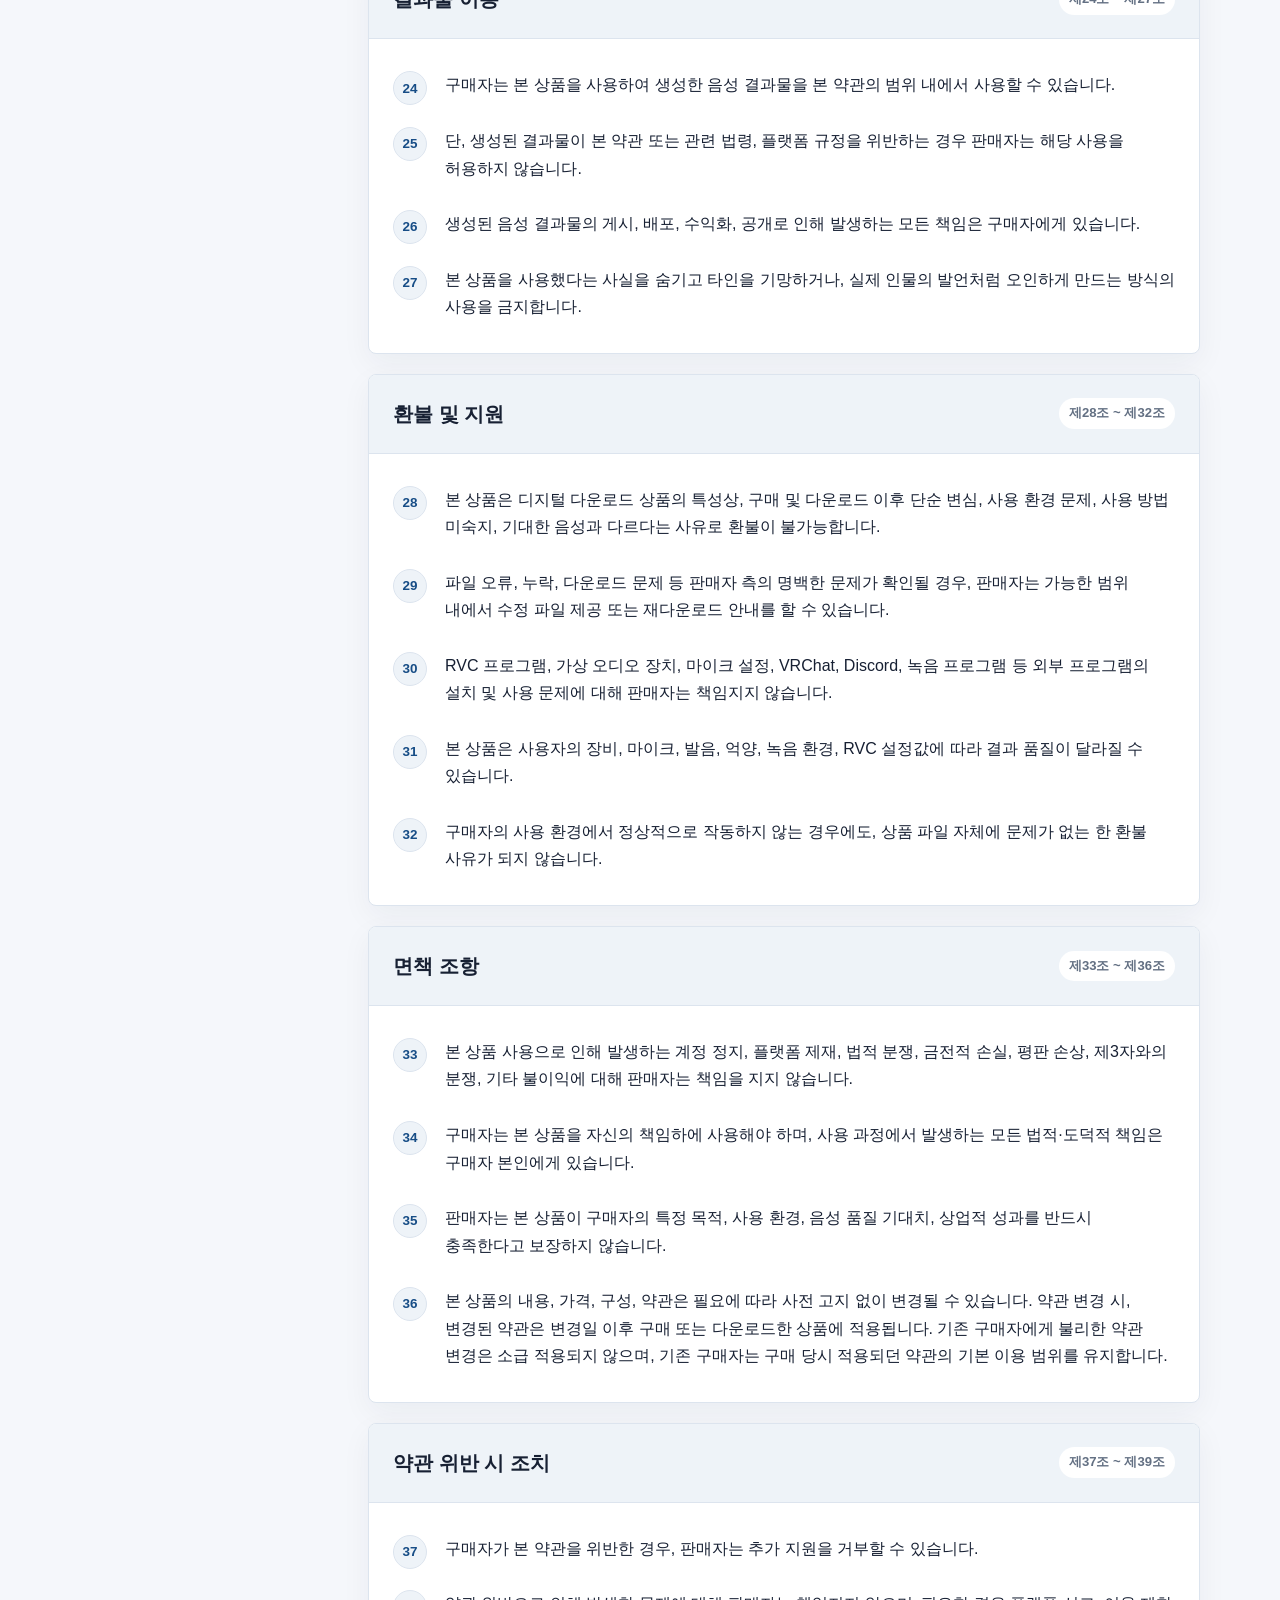
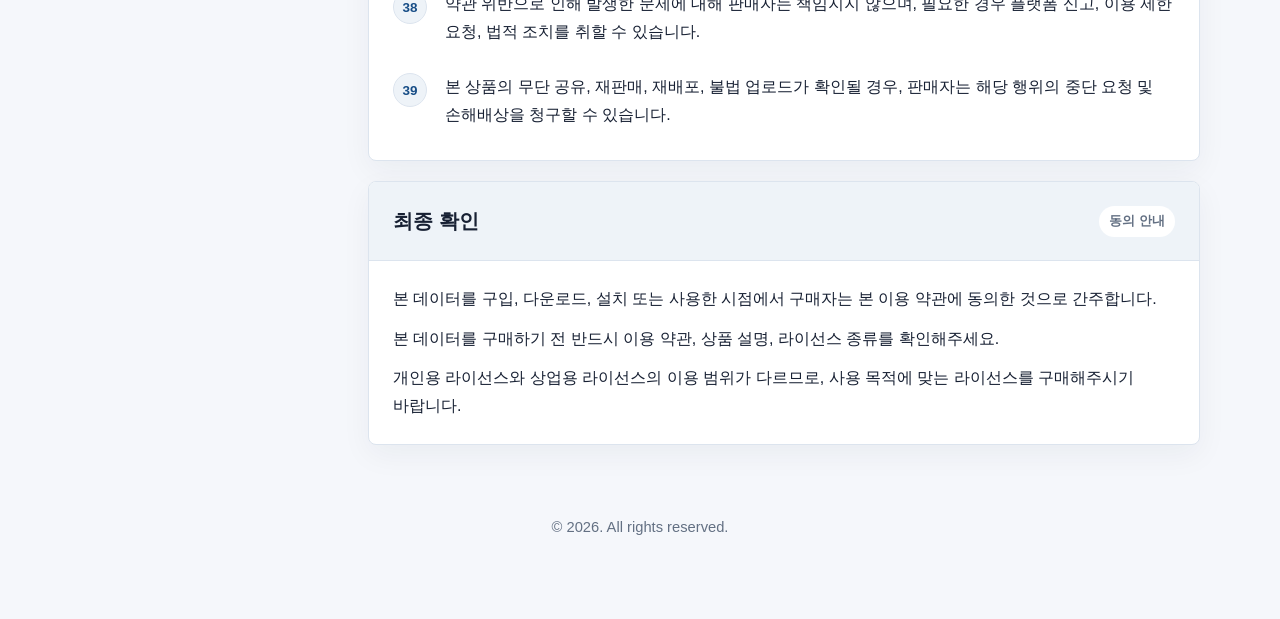
==== commit eeedddf6: "Add Japanese and English terms pages" ====
--- a/index.html
+++ b/index.html
@@ -81,6 +81,10 @@
       box-shadow: var(--shadow);
     }
 
+    .hero > div {
+      min-width: 0;
+    }
+
     .eyebrow {
       display: inline-flex;
       align-items: center;
@@ -113,6 +117,40 @@
       margin: 22px 0 0;
       color: var(--muted);
       font-size: 1.06rem;
+    }
+
+    .language-nav {
+      display: flex;
+      flex-wrap: wrap;
+      gap: 8px;
+      margin-top: 24px;
+    }
+
+    .language-nav a {
+      display: inline-flex;
+      align-items: center;
+      min-height: 36px;
+      padding: 7px 12px;
+      border: 1px solid var(--line);
+      border-radius: 999px;
+      background: #fff;
+      color: var(--muted);
+      font-size: 0.92rem;
+      font-weight: 700;
+      text-decoration: none;
+    }
+
+    .language-nav a:hover,
+    .language-nav a:focus {
+      border-color: rgba(35, 100, 170, 0.42);
+      color: var(--accent-strong);
+      outline: none;
+    }
+
+    .language-nav a.active {
+      border-color: var(--accent);
+      background: var(--accent);
+      color: #fff;
     }
 
     .meta-panel {
@@ -447,6 +485,11 @@
           안내가 본 공통 약관보다 우선 적용됩니다. 본 데이터를 구입, 다운로드, 설치 또는
           사용한 시점에서 구매자는 본 이용 약관에 동의한 것으로 간주합니다.
         </p>
+        <nav class="language-nav" aria-label="언어 선택">
+          <a class="active" href="index.html" aria-current="page">한국어</a>
+          <a href="ja.html" lang="ja">日本語</a>
+          <a href="en.html" lang="en">English</a>
+        </nav>
       </div>
 
       <aside class="meta-panel" aria-label="약관 기본 정보">
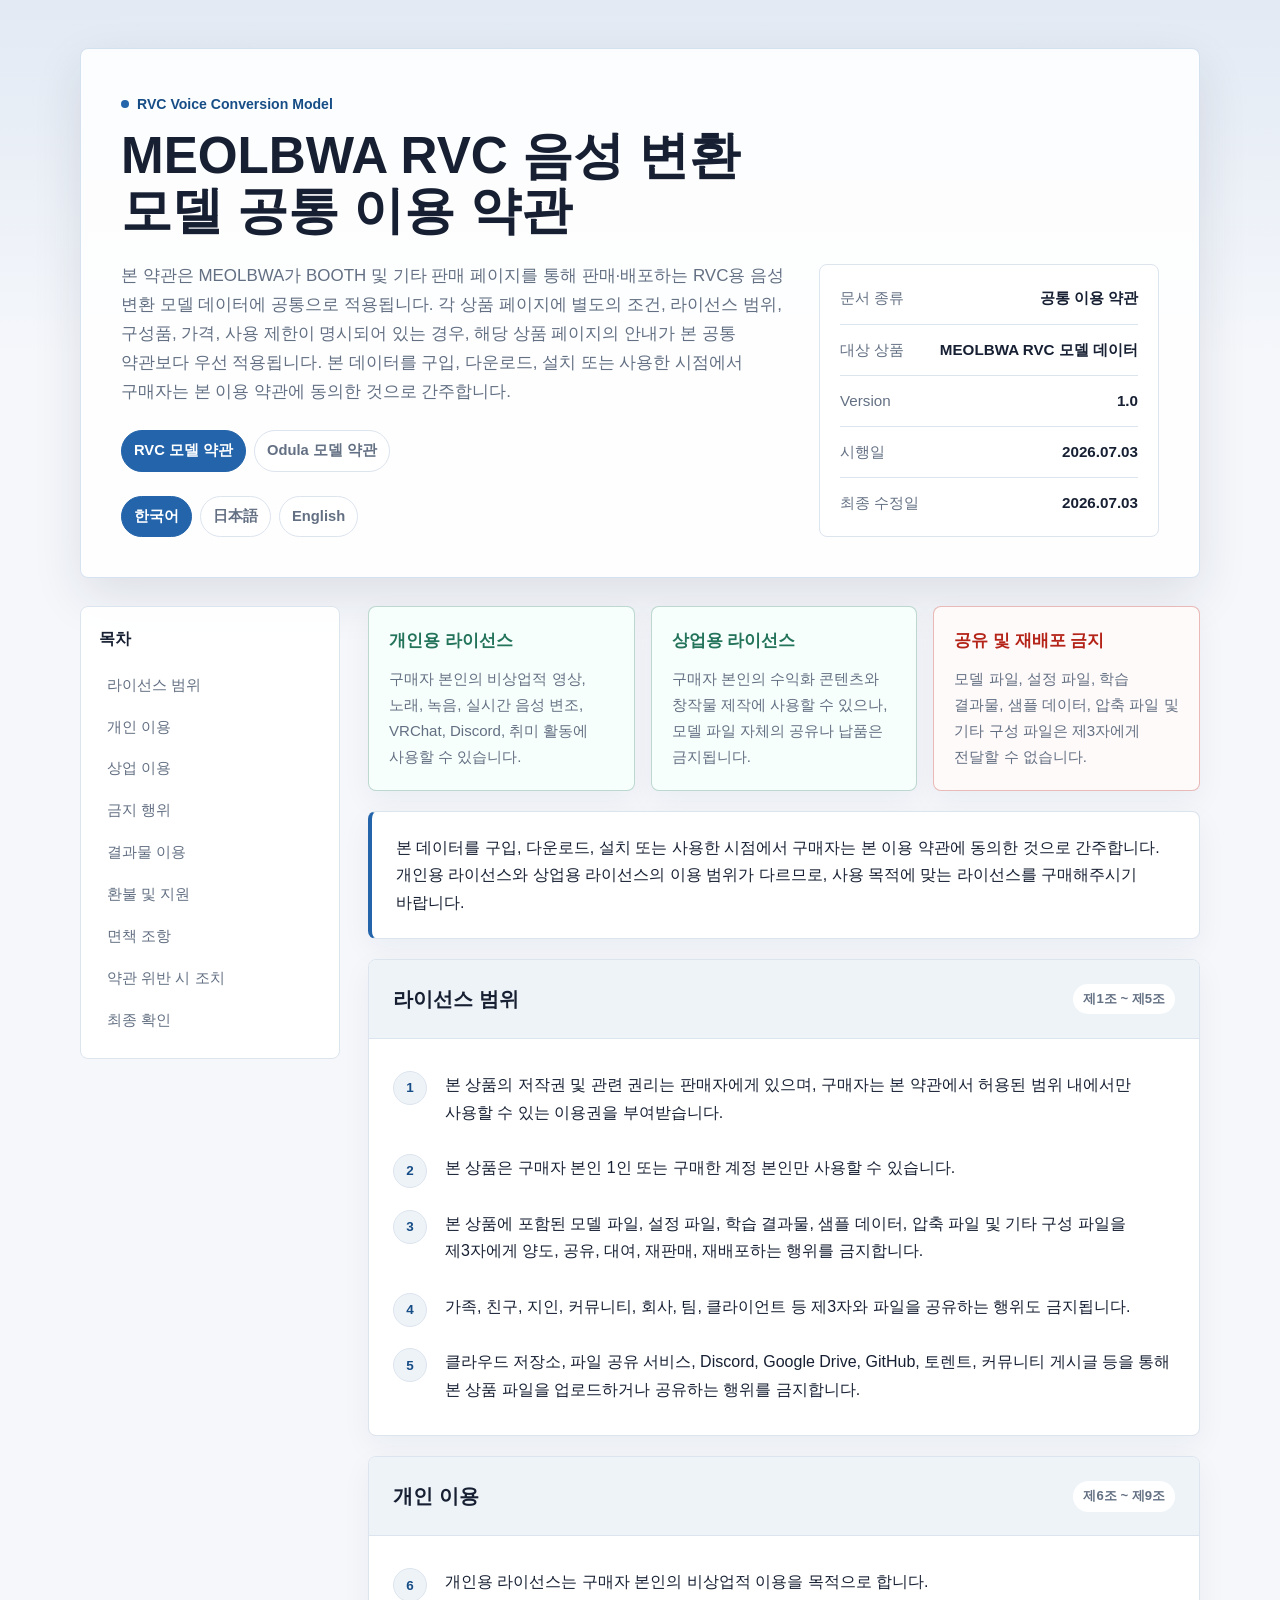
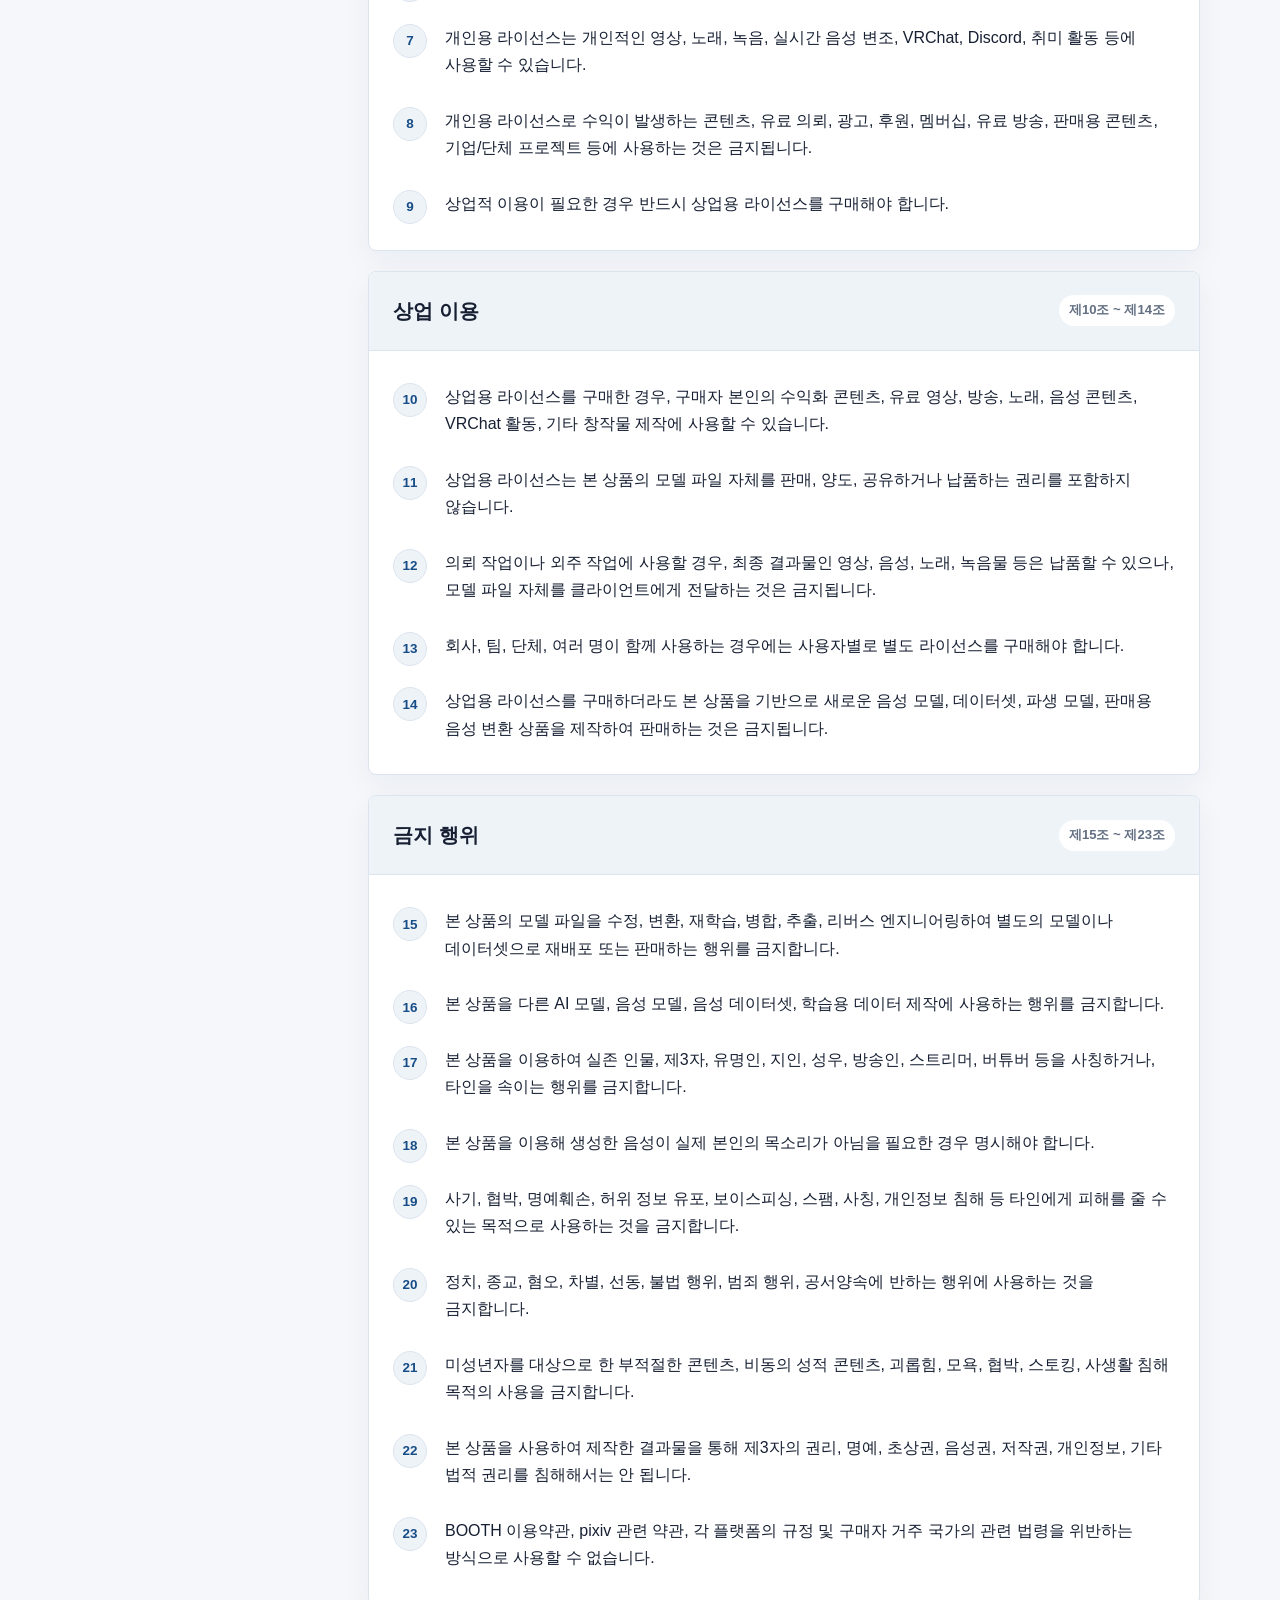
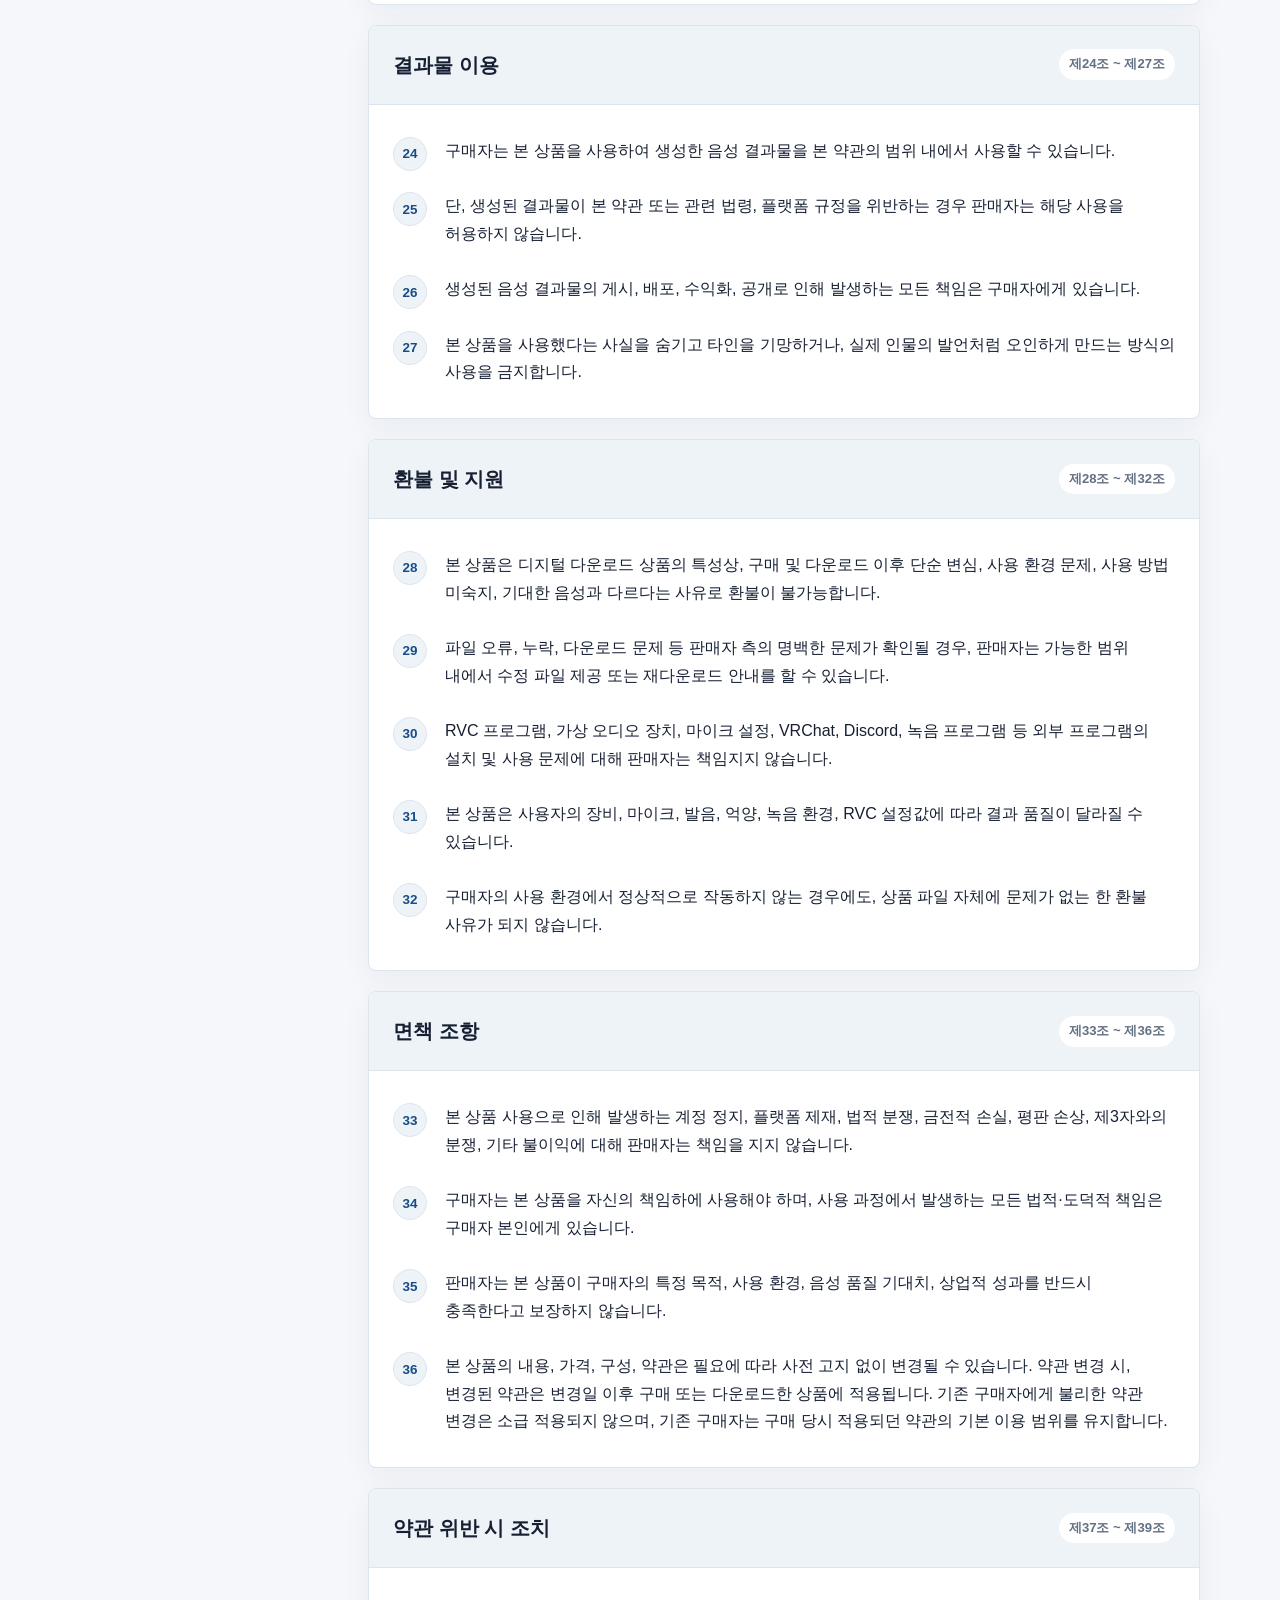
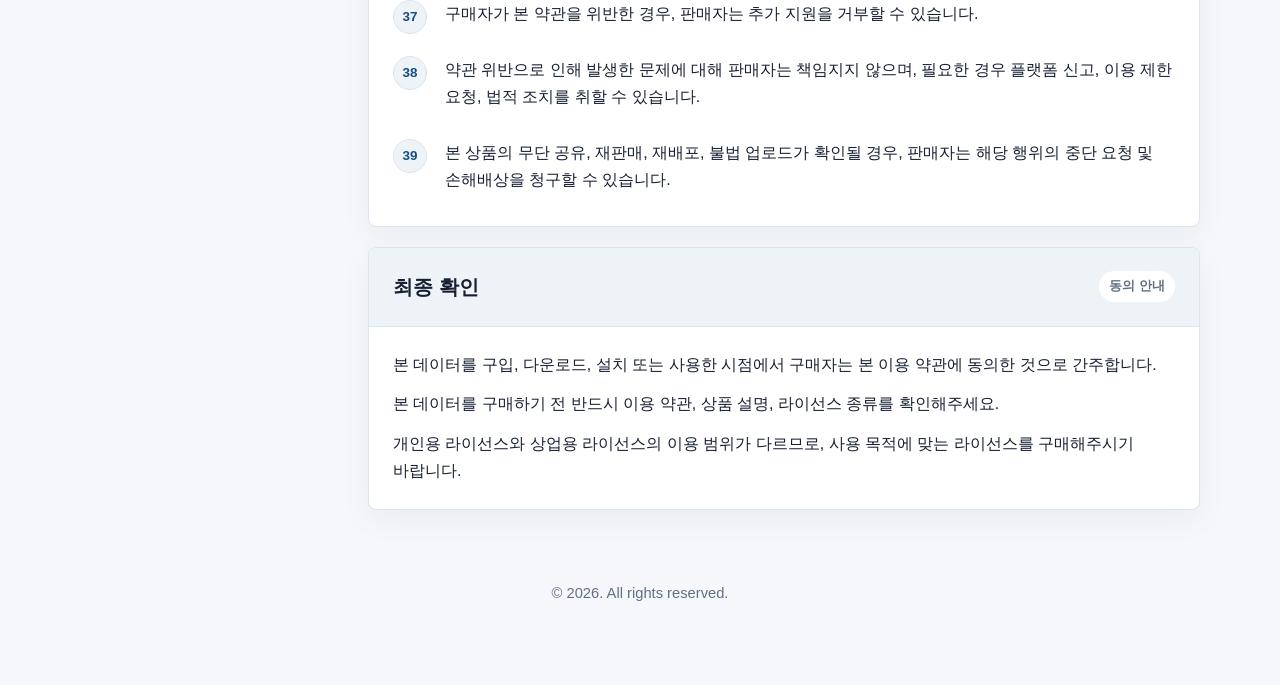
==== commit 1cd6f2b1: "Merge pull request #1 from ParkWonYeop/codex/odula-terms Add Odula model terms at /odula" ====
--- a/index.html
+++ b/index.html
@@ -485,6 +485,10 @@
           안내가 본 공통 약관보다 우선 적용됩니다. 본 데이터를 구입, 다운로드, 설치 또는
           사용한 시점에서 구매자는 본 이용 약관에 동의한 것으로 간주합니다.
         </p>
+        <nav class="language-nav" aria-label="모델 약관 선택">
+          <a class="active" aria-current="true" href="./">RVC 모델 약관</a>
+          <a href="odula/">Odula 모델 약관</a>
+        </nav>
         <nav class="language-nav" aria-label="언어 선택">
           <a class="active" href="index.html" aria-current="page">한국어</a>
           <a href="ja.html" lang="ja">日本語</a>
